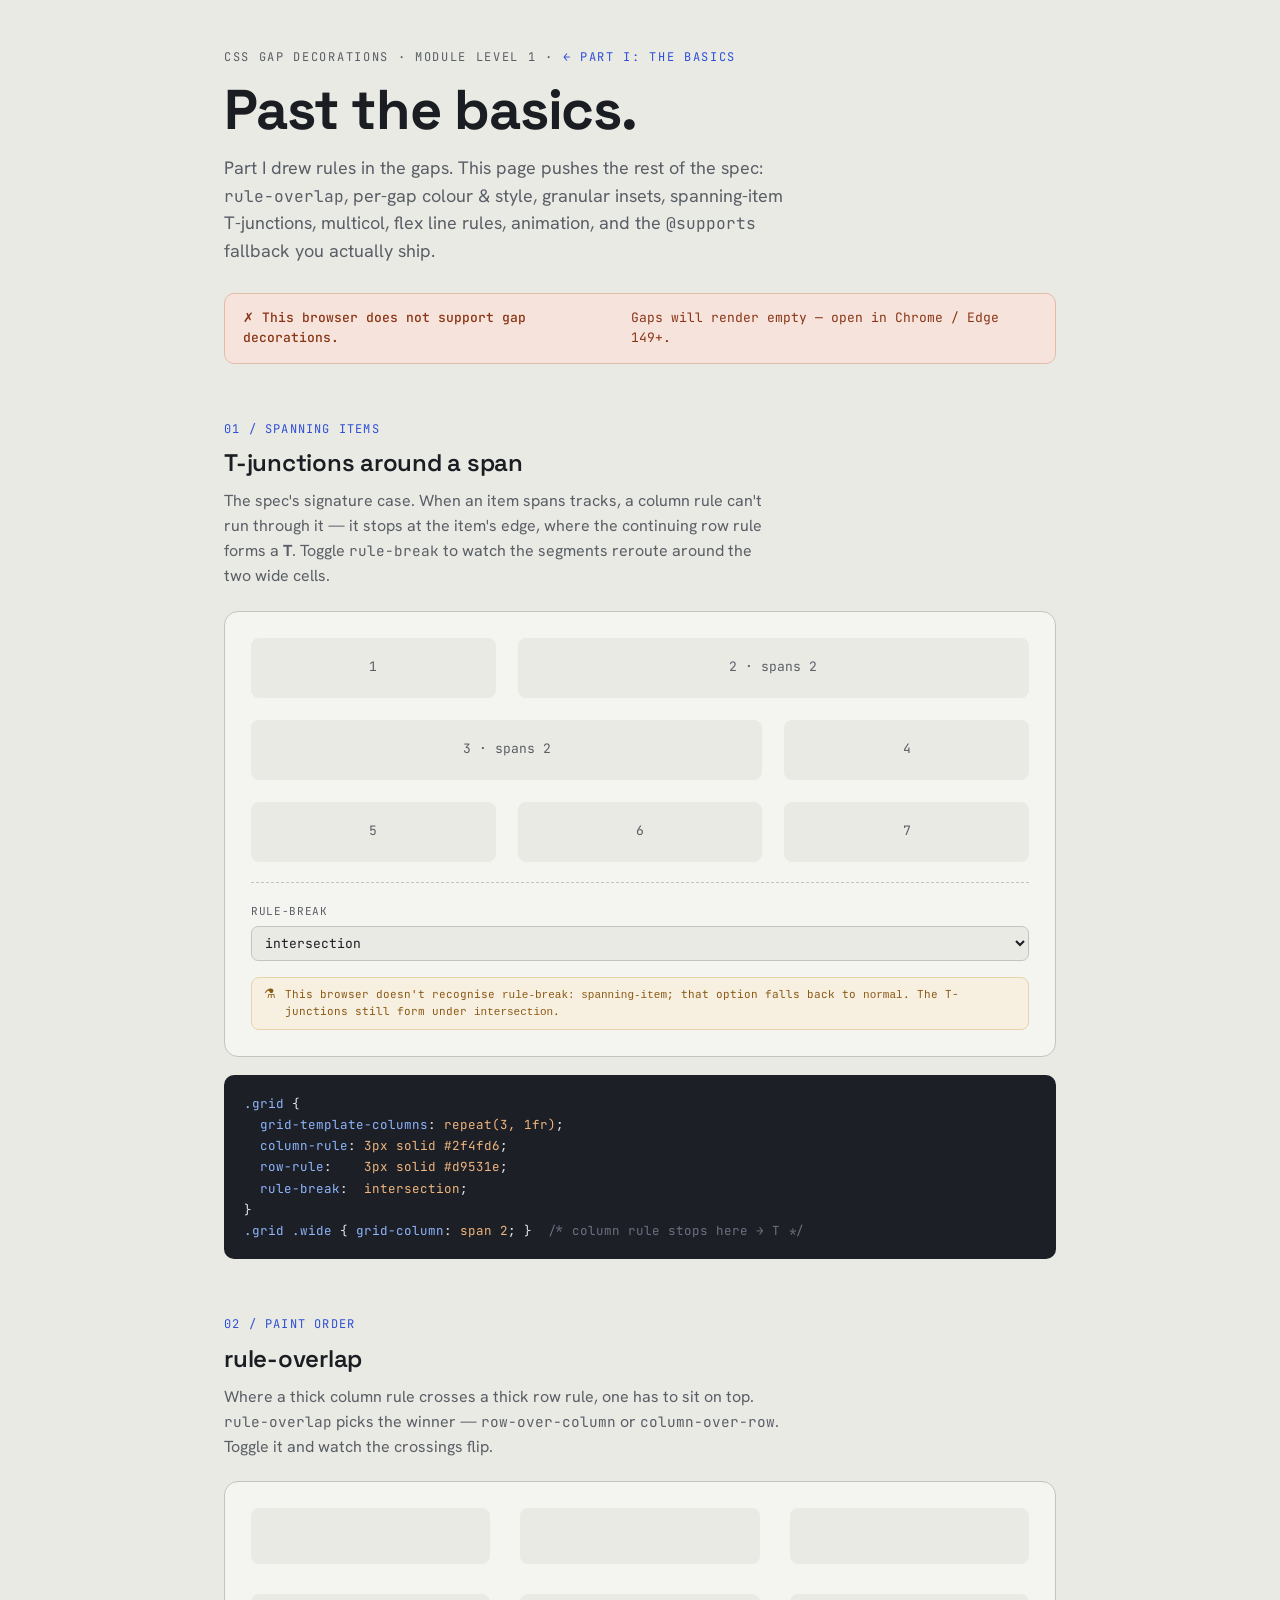
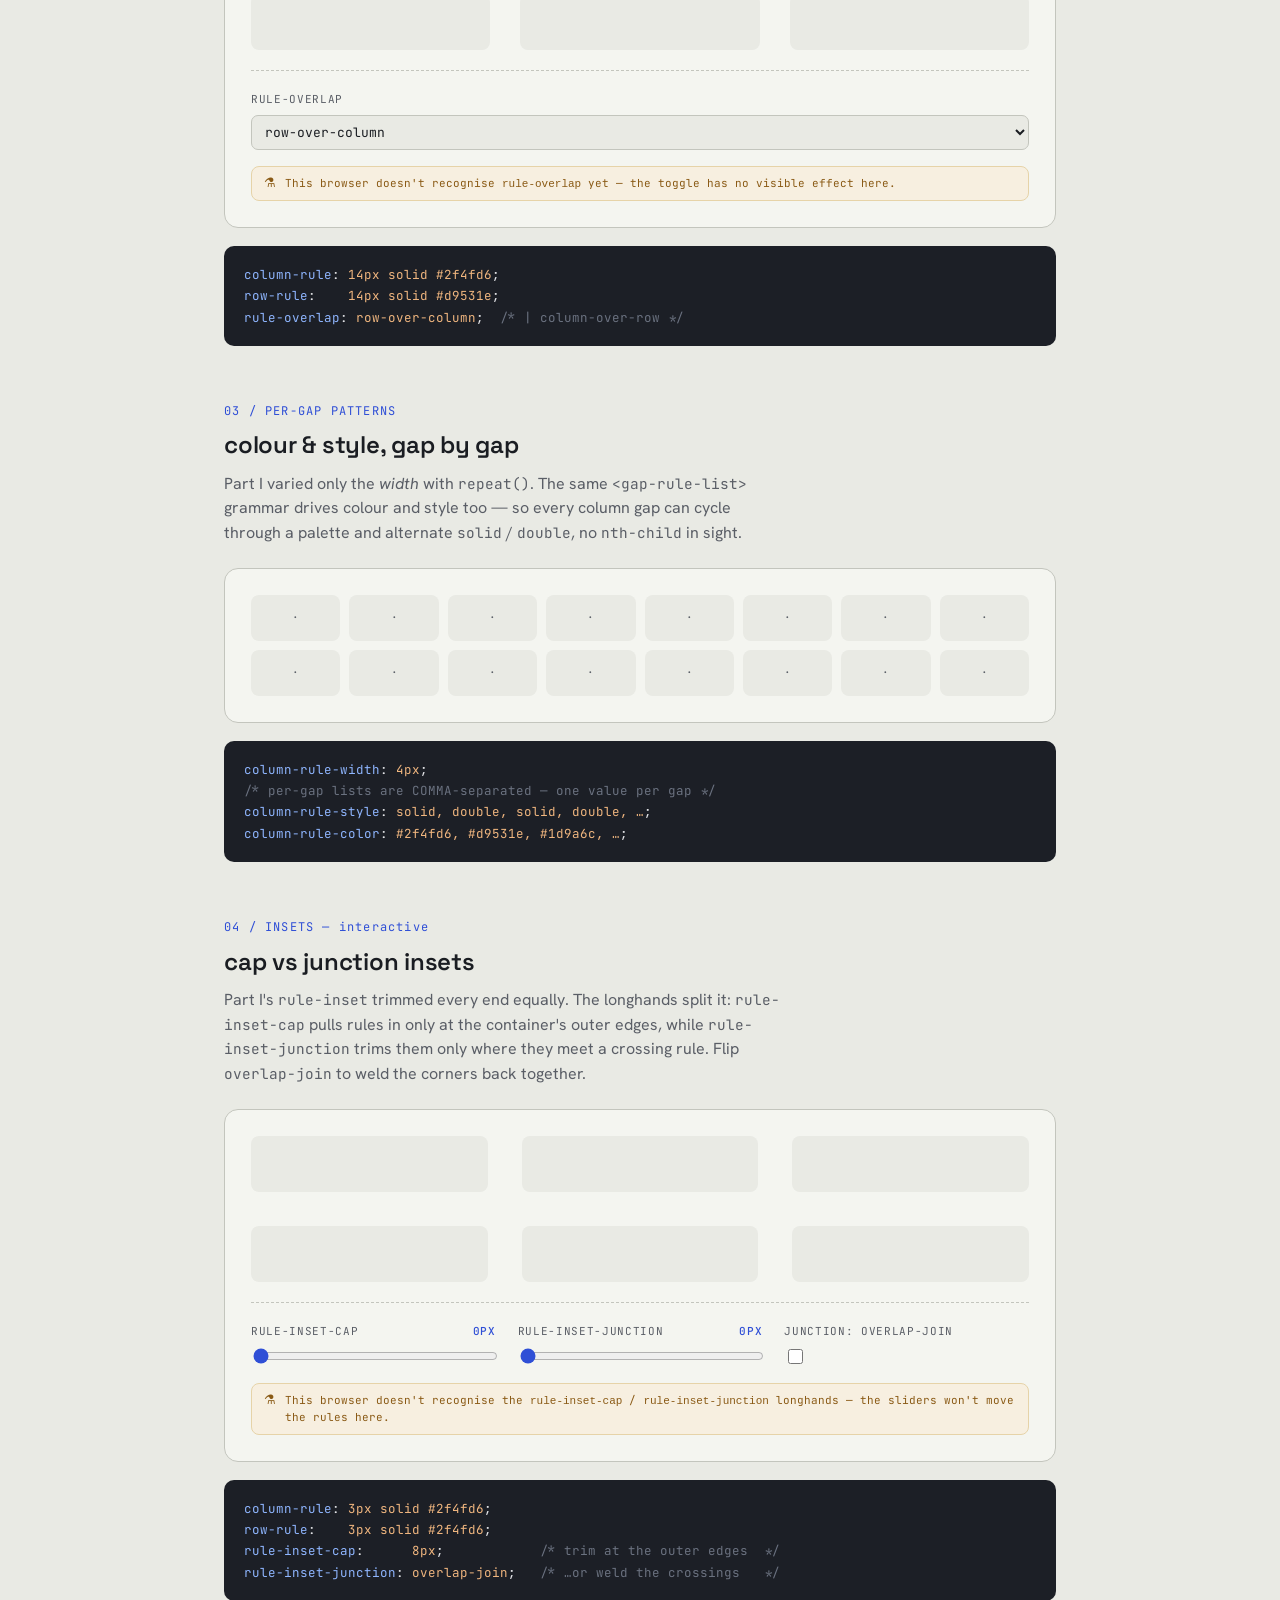
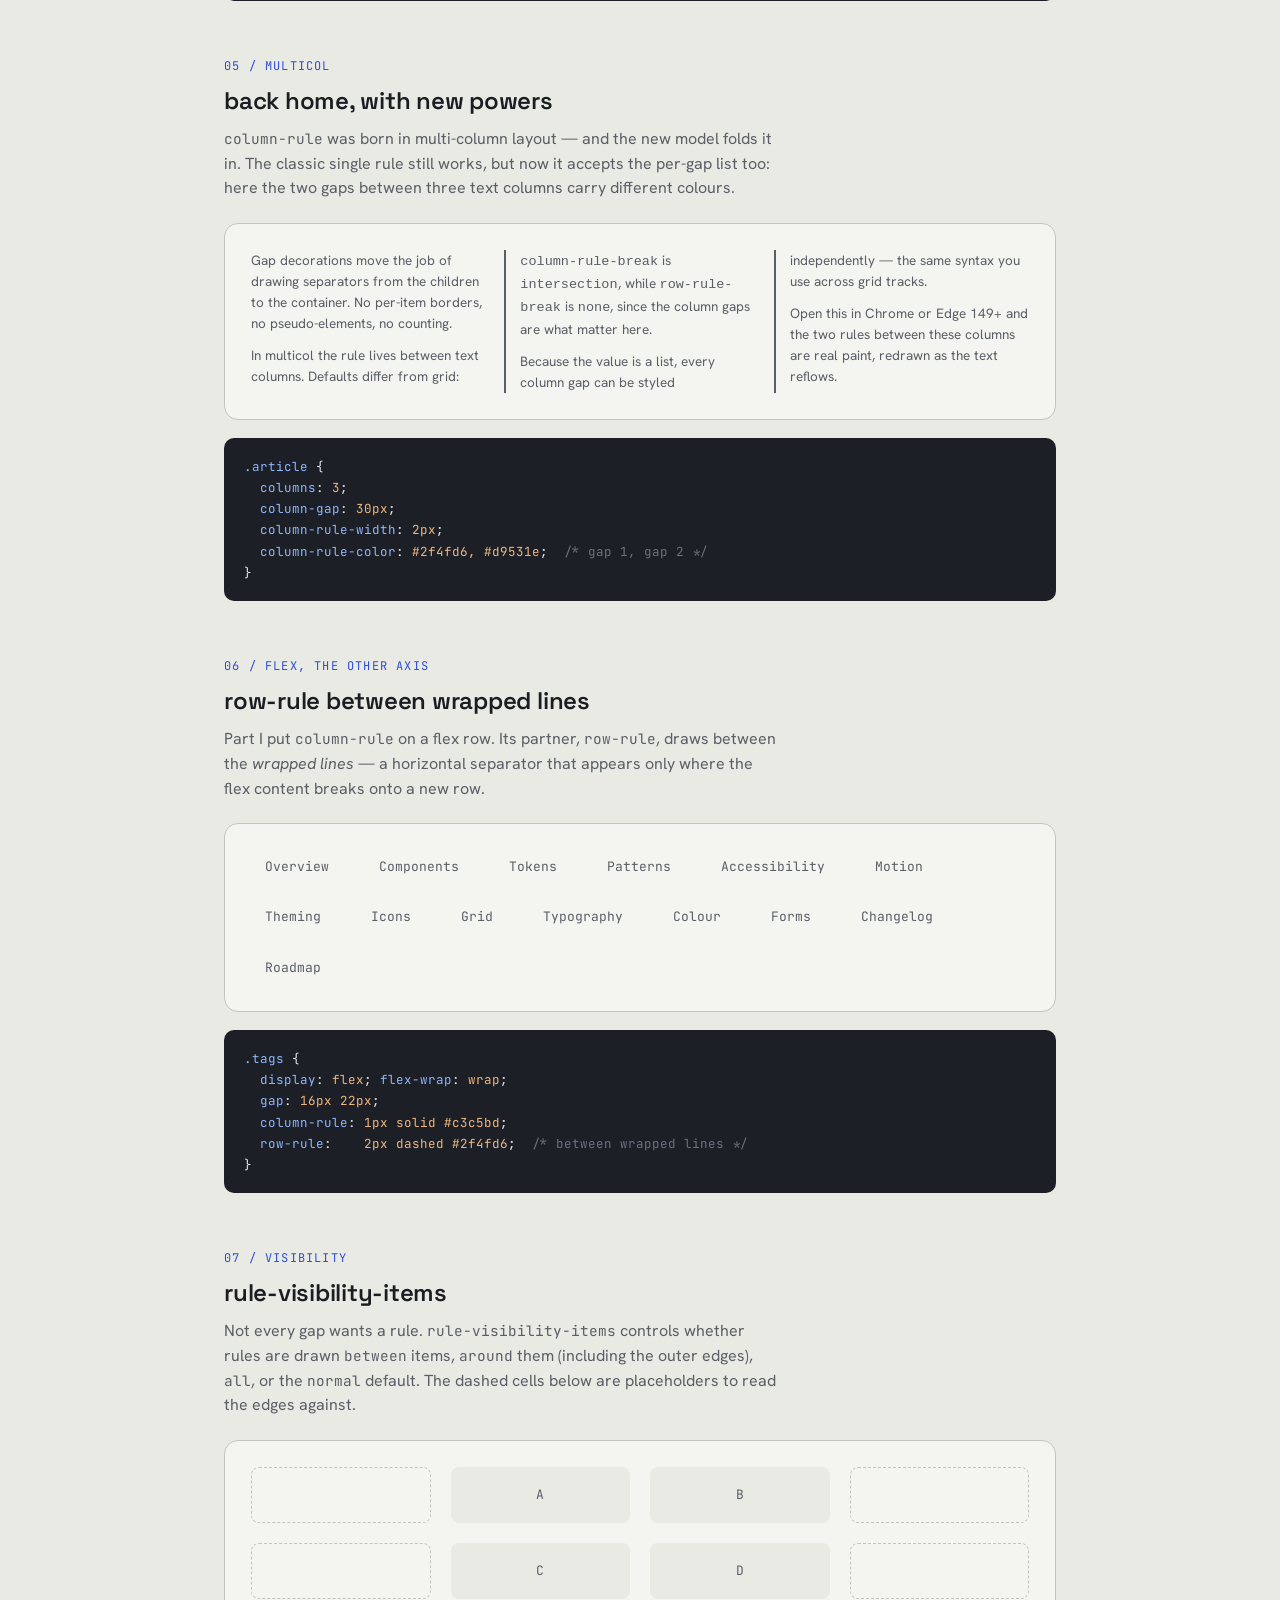
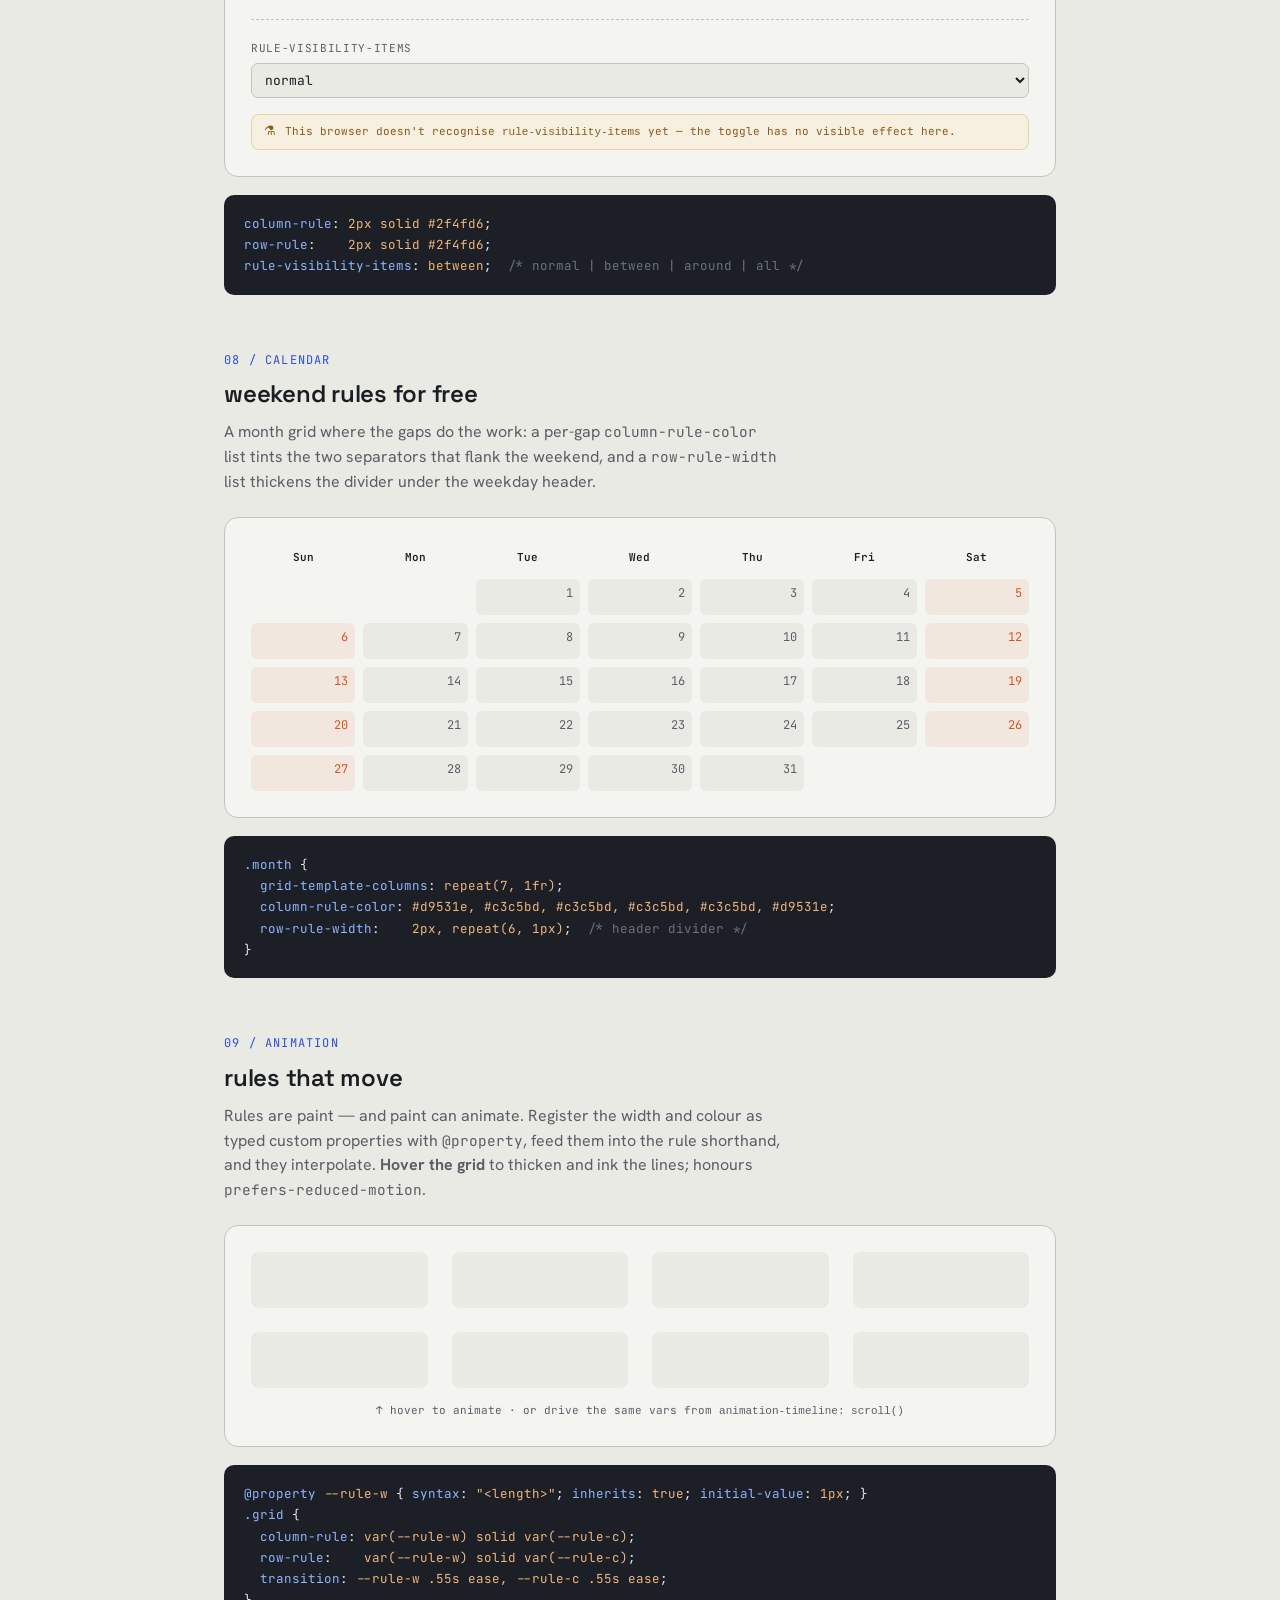
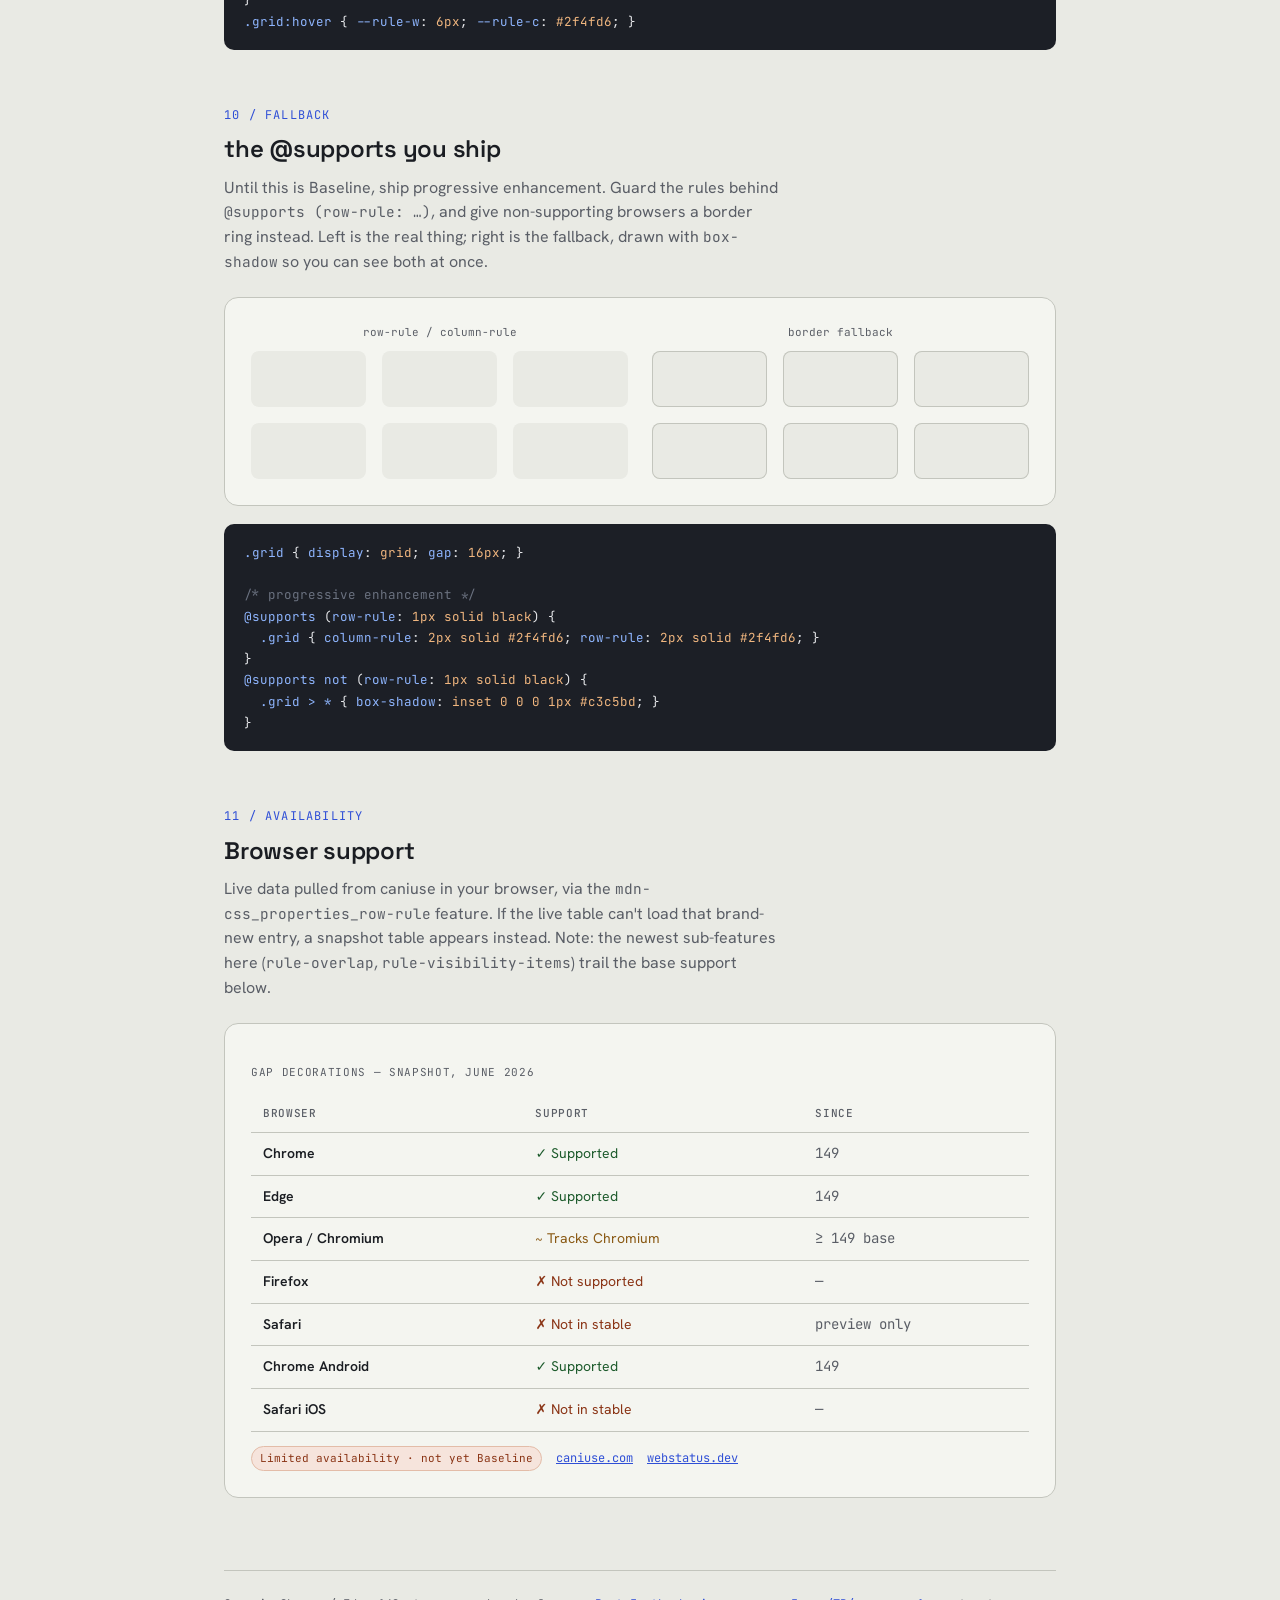
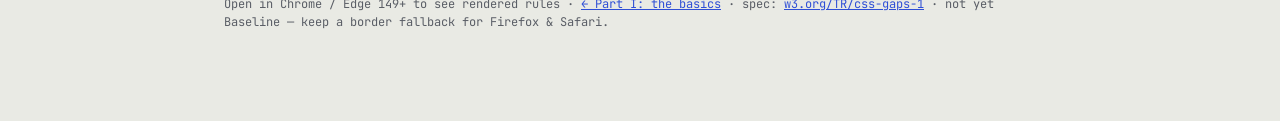
==== gap-decorations-advanced.html @ cbc54068 "Add gap-decorations Part II demo; make index a static list - gap-decorations-advanced.html: 11 speci" ====
<!DOCTYPE html>
<html lang="en">
<head>
<meta charset="UTF-8">
<meta name="viewport" content="width=device-width, initial-scale=1.0">
<title>CSS Gap Decorations II — spanning, paint order, patterns</title>
<link rel="preconnect" href="https://fonts.googleapis.com">
<link rel="preconnect" href="https://fonts.gstatic.com" crossorigin>
<link href="https://fonts.googleapis.com/css2?family=Space+Grotesk:wght@400;500;600;700&family=Hanken+Grotesk:wght@400;500;600&family=JetBrains+Mono:wght@400;500&display=swap" rel="stylesheet">
<style>
  :root {
    --paper:    #e9eae4;   /* drafting-paper ground            */
    --panel:    #f4f5f0;   /* raised specimen card             */
    --ink:      #1a1d22;   /* near-black text + structural ink */
    --ink-soft: #5a5e66;   /* secondary text                  */
    --line:     #c3c5bd;   /* hairline dividers               */
    --accent:   #2f4fd6;   /* the "live" rule colour          */
    --accent-2: #d9531e;   /* secondary rule colour           */
    --accent-3: #1d9a6c;   /* tertiary (patterns)             */
    --code-bg:  #1c1f26;
    --code-fg:  #e6e7ea;
  }

  * { box-sizing: border-box; }

  body {
    margin: 0;
    background: var(--paper);
    color: var(--ink);
    font-family: "Hanken Grotesk", system-ui, sans-serif;
    line-height: 1.55;
    -webkit-font-smoothing: antialiased;
  }

  .wrap { max-width: 880px; margin: 0 auto; padding: 48px 24px 96px; }

  /* ---------- masthead ---------- */
  header { margin-bottom: 8px; }
  .eyebrow {
    font-family: "JetBrains Mono", monospace;
    font-size: 12px; letter-spacing: 0.14em; text-transform: uppercase;
    color: var(--ink-soft); margin: 0 0 14px;
  }
  .eyebrow a { color: var(--accent); text-decoration: none; }
  h1 {
    font-family: "Space Grotesk", sans-serif;
    font-weight: 700; font-size: clamp(34px, 6vw, 56px);
    line-height: 1.02; letter-spacing: -0.02em; margin: 0 0 16px;
  }
  .lede { font-size: 18px; color: var(--ink-soft); max-width: 58ch; margin: 0; }

  /* ---------- support banner ---------- */
  .support {
    margin: 28px 0 0; padding: 14px 18px; border-radius: 10px;
    font-family: "JetBrains Mono", monospace; font-size: 13px;
    display: flex; gap: 10px; align-items: center;
  }
  .support.ok   { background: #e3efe4; color: #1d5b2c; border: 1px solid #b6d8bb; }
  .support.no   { background: #f6e4dc; color: #8a3415; border: 1px solid #e3bca8; }
  .support b { font-weight: 500; }

  /* ---------- section scaffolding ---------- */
  section { margin-top: 56px; }
  .num {
    font-family: "JetBrains Mono", monospace; font-size: 12px;
    letter-spacing: 0.1em; color: var(--accent); margin: 0 0 6px;
  }
  h2 {
    font-family: "Space Grotesk", sans-serif; font-weight: 600;
    font-size: 24px; letter-spacing: -0.01em; margin: 0 0 8px;
  }
  .desc { color: var(--ink-soft); margin: 0 0 22px; max-width: 62ch; }
  .desc code, .lede code { font-family: "JetBrains Mono", monospace; font-size: 0.9em; }

  .specimen {
    background: var(--panel); border: 1px solid var(--line);
    border-radius: 14px; padding: 26px;
  }

  /* item styling shared across demos */
  .cell {
    background: var(--paper);
    border-radius: 8px;
    display: flex; align-items: center; justify-content: center;
    font-family: "JetBrains Mono", monospace; font-size: 13px;
    color: var(--ink-soft); min-height: 56px;
  }

  /* ---------- controls (reused) ---------- */
  .controls {
    margin-top: 20px; padding-top: 20px; border-top: 1px dashed var(--line);
    display: grid; grid-template-columns: repeat(auto-fit, minmax(150px, 1fr));
    gap: 16px 22px;
  }
  .ctl { display: flex; flex-direction: column; gap: 6px; }
  .ctl label {
    font-family: "JetBrains Mono", monospace; font-size: 11px;
    letter-spacing: 0.06em; text-transform: uppercase; color: var(--ink-soft);
    display: flex; justify-content: space-between; align-items: center; gap: 8px;
  }
  .ctl label b { color: var(--accent); font-weight: 500; }
  input[type="range"] { width: 100%; accent-color: var(--accent); }
  input[type="checkbox"] { accent-color: var(--accent); width: 15px; height: 15px; }
  select {
    font-family: "JetBrains Mono", monospace; font-size: 13px;
    padding: 7px 9px; border: 1px solid var(--line); border-radius: 7px;
    background: var(--paper); color: var(--ink);
  }

  /* ---------- experimental note ---------- */
  .exp-note {
    font-family: "JetBrains Mono", monospace; font-size: 11px; line-height: 1.5;
    color: #8a5a15; background: #f7efe0; border: 1px solid #e6d3a8;
    border-radius: 8px; padding: 8px 12px; margin: 16px 0 0;
    display: flex; gap: 9px; align-items: flex-start;
  }
  .exp-note::before { content: "⚗"; font-size: 13px; line-height: 1.3; }

  /* ===== 01 — spanning items / T-junctions ===== */
  .demo-span {
    display: grid; grid-template-columns: repeat(3, 1fr);
    grid-auto-rows: 60px; gap: 22px;
    column-rule: 3px solid var(--accent);
    row-rule:    3px solid var(--accent-2);
    rule-break: var(--span-break, intersection);
  }
  .demo-span .wide { grid-column: span 2; }

  /* ===== 02 — rule-overlap (paint order) ===== */
  .demo-overlap {
    display: grid; grid-template-columns: repeat(3, 1fr);
    grid-template-rows: repeat(2, 56px); gap: 30px;
    column-rule: 14px solid var(--accent);
    row-rule:    14px solid var(--accent-2);
    rule-overlap: var(--overlap, row-over-column);
  }

  /* ===== 03 — per-gap colour & style ===== */
  .demo-pattern2 {
    display: grid; grid-template-columns: repeat(8, 1fr);
    grid-template-rows: repeat(2, 46px); gap: 9px;
    column-rule-width: 4px;
    /* per-gap lists are COMMA-separated — one value per column gap (7 gaps) */
    column-rule-style: solid, double, solid, double, solid, double, solid;
    column-rule-color: var(--accent), var(--accent-2), var(--accent-3),
                       var(--accent), var(--accent-2), var(--accent-3), var(--accent);
    row-rule: 2px solid var(--line);
  }
  .demo-pattern2 .cell { min-height: auto; font-size: 11px; }

  /* ===== 04 — granular insets + overlap-join ===== */
  .demo-inset2 {
    display: grid; grid-template-columns: repeat(3, 1fr);
    grid-template-rows: repeat(2, 56px); gap: 34px;
    column-rule: 3px solid var(--accent);
    row-rule:    3px solid var(--accent);
    rule-inset-cap:      var(--cap, 0px);
    rule-inset-junction: var(--junction-mode, var(--junction, 0px));
  }

  /* ===== 05 — multi-column ===== */
  .demo-multicol {
    columns: 3; column-gap: 30px; font-size: 13.5px; color: var(--ink-soft);
    column-rule-style: solid; column-rule-width: 2px;
    /* per-gap colour now works on multicol too — the two gaps differ */
    column-rule-color: var(--accent), var(--accent-2);
  }
  .demo-multicol p { margin: 0 0 11px; }
  .demo-multicol p:last-child { margin-bottom: 0; }

  /* ===== 06 — row-rule on a wrapping flex ===== */
  .demo-flexrow {
    display: flex; flex-wrap: wrap; gap: 16px 22px;
    column-rule: 1px solid var(--line);
    row-rule:    2px dashed var(--accent);
  }
  .demo-flexrow .cell { padding: 7px 14px; min-height: auto; background: transparent; }

  /* ===== 07 — rule-visibility-items ===== */
  .demo-vis {
    display: grid; grid-template-columns: repeat(4, 1fr);
    grid-template-rows: repeat(2, 56px); gap: 20px;
    column-rule: 2px solid var(--accent);
    row-rule:    2px solid var(--accent);
    rule-visibility-items: var(--vis, normal);
  }
  .demo-vis .ghost { background: transparent; border: 1px dashed var(--line); color: var(--line); }

  /* ===== 08 — calendar ===== */
  .demo-cal {
    display: grid; grid-template-columns: repeat(7, 1fr); gap: 8px;
    column-rule-style: solid; column-rule-width: 1px;
    /* accent the gaps that flank the weekend (after Sun, before Sat) */
    column-rule-color: var(--accent-2), var(--line), var(--line), var(--line), var(--line), var(--accent-2);
    row-rule-style: solid; row-rule-color: var(--line);
    row-rule-width: 2px, repeat(6, 1px);   /* divider under the weekday header */
  }
  .cal-cell {
    min-height: 36px; display: flex; align-items: flex-start; justify-content: flex-end;
    padding: 5px 7px; font-family: "JetBrains Mono", monospace; font-size: 12px;
    color: var(--ink-soft); background: var(--paper); border-radius: 6px;
  }
  .cal-h {
    justify-content: center; align-items: center; min-height: 22px;
    color: var(--ink); font-weight: 600; background: transparent;
    font-family: "JetBrains Mono", monospace; font-size: 11px;
  }
  .cal-cell.wknd  { background: #f1e7df; color: var(--accent-2); }
  .cal-cell.blank { background: transparent; }

  /* ===== 09 — animated rules ===== */
  @property --arule-w { syntax: "<length>"; inherits: true; initial-value: 1px; }
  @property --arule-c { syntax: "<color>";  inherits: true; initial-value: #c3c5bd; }
  .demo-anim {
    display: grid; grid-template-columns: repeat(4, 1fr);
    grid-template-rows: repeat(2, 56px); gap: 24px;
    --arule-w: 1px; --arule-c: var(--line);
    column-rule: var(--arule-w) solid var(--arule-c);
    row-rule:    var(--arule-w) solid var(--arule-c);
    transition: --arule-w .55s ease, --arule-c .55s ease;
  }
  .demo-anim:hover { --arule-w: 6px; --arule-c: var(--accent); }
  .demo-hint {
    font-family: "JetBrains Mono", monospace; font-size: 11px;
    color: var(--ink-soft); margin: 14px 0 0; text-align: center;
  }
  @media (prefers-reduced-motion: reduce) { .demo-anim { transition: none; } }

  /* ===== 10 — @supports fallback ===== */
  .pe-row { display: grid; grid-template-columns: 1fr 1fr; gap: 24px; }
  @media (max-width: 560px) { .pe-row { grid-template-columns: 1fr; } }
  .pe-cap {
    font-family: "JetBrains Mono", monospace; font-size: 11px;
    color: var(--ink-soft); margin: 0 0 10px; text-align: center;
  }
  .pe-grid {
    display: grid; grid-template-columns: repeat(3, 1fr);
    grid-template-rows: repeat(2, 56px); gap: 16px;
  }
  .pe-grid.live    { column-rule: 2px solid var(--accent); row-rule: 2px solid var(--accent); }
  .pe-grid.fallback .cell { box-shadow: inset 0 0 0 1px var(--line); }

  /* ---------- code blocks ---------- */
  pre {
    margin: 18px 0 0; background: var(--code-bg); color: var(--code-fg);
    border-radius: 10px; padding: 18px 20px; overflow-x: auto;
    font-family: "JetBrains Mono", monospace; font-size: 12.5px; line-height: 1.7;
  }
  pre .k { color: #8fb6ff; }  /* property */
  pre .v { color: #f0b67f; }  /* value    */
  pre .c { color: #6b7280; }  /* comment  */

  /* ---------- caniuse support ---------- */
  .ciu-embed { margin: 0 0 14px; }
  .ciu-note {
    font-family: "JetBrains Mono", monospace; font-size: 12px;
    color: var(--ink-soft); margin: 14px 0 0; display: flex;
    flex-wrap: wrap; gap: 6px 14px; align-items: center;
  }
  .ciu-note a { color: var(--accent); }
  .badge {
    font-family: "JetBrains Mono", monospace; font-size: 11px;
    padding: 3px 8px; border-radius: 999px; background: #f6e4dc;
    color: #8a3415; border: 1px solid #e3bca8;
  }
  .support-table { width: 100%; border-collapse: collapse; }
  .support-table caption {
    font-family: "JetBrains Mono", monospace; font-size: 11px;
    letter-spacing: 0.06em; text-transform: uppercase; color: var(--ink-soft);
    text-align: left; margin-bottom: 14px;
  }
  .support-table th, .support-table td {
    text-align: left; padding: 10px 12px; font-size: 14px;
    border-bottom: 1px solid var(--line);
  }
  .support-table th {
    font-family: "JetBrains Mono", monospace; font-size: 11px;
    letter-spacing: 0.06em; text-transform: uppercase; color: var(--ink-soft);
    font-weight: 500;
  }
  .support-table td:first-child { font-weight: 600; }
  .yes { color: #1d5b2c; } .no { color: #8a3415; } .partial { color: #8a5a15; }
  .since { font-family: "JetBrains Mono", monospace; font-size: 13px; color: var(--ink-soft); }

  footer {
    margin-top: 72px; padding-top: 24px; border-top: 1px solid var(--line);
    font-family: "JetBrains Mono", monospace; font-size: 12px; color: var(--ink-soft);
  }
  footer a { color: var(--accent); }
</style>
</head>
<body>
<div class="wrap">

  <header>
    <p class="eyebrow">CSS Gap Decorations · Module Level 1 · <a href="gap-decorations.html">← Part I: the basics</a></p>
    <h1>Past the basics.</h1>
    <p class="lede">
      Part I drew rules in the gaps. This page pushes the rest of the spec:
      <code>rule-overlap</code>, per-gap colour &amp; style, granular insets,
      spanning-item T-junctions, multicol, flex line rules, animation,
      and the <code>@supports</code> fallback you actually ship.
    </p>
    <div id="support" class="support"></div>
  </header>

  <!-- ============ 01 ============ -->
  <section>
    <p class="num">01 / SPANNING ITEMS</p>
    <h2>T-junctions around a span</h2>
    <p class="desc">
      The spec's signature case. When an item spans tracks, a column rule can't
      run through it — it stops at the item's edge, where the continuing row rule
      forms a <b>T</b>. Toggle <code>rule-break</code> to watch the segments
      reroute around the two wide cells.
    </p>

    <div class="specimen">
      <div class="demo-span" id="span-grid">
        <div class="cell">1</div>
        <div class="cell wide">2 · spans 2</div>
        <div class="cell wide">3 · spans 2</div>
        <div class="cell">4</div>
        <div class="cell">5</div>
        <div class="cell">6</div>
        <div class="cell">7</div>
      </div>

      <div class="controls">
        <div class="ctl">
          <label>rule-break</label>
          <select id="span-break-sel">
            <option value="intersection" selected>intersection</option>
            <option value="normal">normal</option>
            <option value="none">none</option>
            <option value="spanning-item">spanning-item (exp)</option>
          </select>
        </div>
      </div>

      <p class="exp-note" id="exp-span" hidden>
        <span>This browser doesn't recognise <code>rule-break: spanning-item</code>; that
        option falls back to <code>normal</code>. The T-junctions still form under
        <code>intersection</code>.</span>
      </p>
    </div>

<pre><span class="k">.grid</span> {
  <span class="k">grid-template-columns</span>: <span class="v">repeat(3, 1fr)</span>;
  <span class="k">column-rule</span>: <span class="v">3px solid #2f4fd6</span>;
  <span class="k">row-rule</span>:    <span class="v">3px solid #d9531e</span>;
  <span class="k">rule-break</span>:  <span class="v">intersection</span>;
}
<span class="k">.grid .wide</span> { <span class="k">grid-column</span>: <span class="v">span 2</span>; }  <span class="c">/* column rule stops here → T */</span></pre>
  </section>

  <!-- ============ 02 ============ -->
  <section>
    <p class="num">02 / PAINT ORDER</p>
    <h2>rule-overlap</h2>
    <p class="desc">
      Where a thick column rule crosses a thick row rule, one has to sit on top.
      <code>rule-overlap</code> picks the winner — <code>row-over-column</code> or
      <code>column-over-row</code>. Toggle it and watch the crossings flip.
    </p>

    <div class="specimen">
      <div class="demo-overlap" id="overlap-grid">
        <div class="cell"></div><div class="cell"></div><div class="cell"></div>
        <div class="cell"></div><div class="cell"></div><div class="cell"></div>
      </div>

      <div class="controls">
        <div class="ctl">
          <label>rule-overlap</label>
          <select id="overlap-sel">
            <option value="row-over-column" selected>row-over-column</option>
            <option value="column-over-row">column-over-row</option>
          </select>
        </div>
      </div>

      <p class="exp-note" id="exp-overlap" hidden>
        <span>This browser doesn't recognise <code>rule-overlap</code> yet — the
        toggle has no visible effect here.</span>
      </p>
    </div>

<pre><span class="k">column-rule</span>: <span class="v">14px solid #2f4fd6</span>;
<span class="k">row-rule</span>:    <span class="v">14px solid #d9531e</span>;
<span class="k">rule-overlap</span>: <span class="v">row-over-column</span>;  <span class="c">/* | column-over-row */</span></pre>
  </section>

  <!-- ============ 03 ============ -->
  <section>
    <p class="num">03 / PER-GAP PATTERNS</p>
    <h2>colour &amp; style, gap by gap</h2>
    <p class="desc">
      Part I varied only the <i>width</i> with <code>repeat()</code>. The same
      <code>&lt;gap-rule-list&gt;</code> grammar drives colour and style too — so
      every column gap can cycle through a palette and alternate
      <code>solid</code> / <code>double</code>, no <code>nth-child</code> in sight.
    </p>

    <div class="specimen">
      <div class="demo-pattern2">
        <div class="cell">·</div><div class="cell">·</div><div class="cell">·</div><div class="cell">·</div>
        <div class="cell">·</div><div class="cell">·</div><div class="cell">·</div><div class="cell">·</div>
        <div class="cell">·</div><div class="cell">·</div><div class="cell">·</div><div class="cell">·</div>
        <div class="cell">·</div><div class="cell">·</div><div class="cell">·</div><div class="cell">·</div>
      </div>
    </div>

<pre><span class="k">column-rule-width</span>: <span class="v">4px</span>;
<span class="c">/* per-gap lists are COMMA-separated — one value per gap */</span>
<span class="k">column-rule-style</span>: <span class="v">solid, double, solid, double, …</span>;
<span class="k">column-rule-color</span>: <span class="v">#2f4fd6, #d9531e, #1d9a6c, …</span>;</pre>
  </section>

  <!-- ============ 04 ============ -->
  <section>
    <p class="num">04 / INSETS — interactive</p>
    <h2>cap vs junction insets</h2>
    <p class="desc">
      Part I's <code>rule-inset</code> trimmed every end equally. The longhands
      split it: <code>rule-inset-cap</code> pulls rules in only at the
      container's outer edges, while <code>rule-inset-junction</code> trims them
      only where they meet a crossing rule. Flip <code>overlap-join</code> to weld
      the corners back together.
    </p>

    <div class="specimen">
      <div class="demo-inset2" id="inset2-grid">
        <div class="cell"></div><div class="cell"></div><div class="cell"></div>
        <div class="cell"></div><div class="cell"></div><div class="cell"></div>
      </div>

      <div class="controls">
        <div class="ctl">
          <label>rule-inset-cap <b id="cap-val">0px</b></label>
          <input type="range" id="cap-range" min="0" max="20" value="0">
        </div>
        <div class="ctl">
          <label>rule-inset-junction <b id="junction-val">0px</b></label>
          <input type="range" id="junction-range" min="0" max="20" value="0">
        </div>
        <div class="ctl">
          <label for="join-chk">junction: overlap-join</label>
          <input type="checkbox" id="join-chk">
        </div>
      </div>

      <p class="exp-note" id="exp-inset" hidden>
        <span>This browser doesn't recognise the
        <code>rule-inset-cap</code> / <code>rule-inset-junction</code> longhands —
        the sliders won't move the rules here.</span>
      </p>
    </div>

<pre><span class="k">column-rule</span>: <span class="v">3px solid #2f4fd6</span>;
<span class="k">row-rule</span>:    <span class="v">3px solid #2f4fd6</span>;
<span class="k">rule-inset-cap</span>:      <span class="v">8px</span>;            <span class="c">/* trim at the outer edges  */</span>
<span class="k">rule-inset-junction</span>: <span class="v">overlap-join</span>;   <span class="c">/* …or weld the crossings   */</span></pre>
  </section>

  <!-- ============ 05 ============ -->
  <section>
    <p class="num">05 / MULTICOL</p>
    <h2>back home, with new powers</h2>
    <p class="desc">
      <code>column-rule</code> was born in multi-column layout — and the new model
      folds it in. The classic single rule still works, but now it accepts the
      per-gap list too: here the two gaps between three text columns carry
      different colours.
    </p>

    <div class="specimen">
      <div class="demo-multicol">
        <p>Gap decorations move the job of drawing separators from the children to
        the container. No per-item borders, no pseudo-elements, no counting.</p>
        <p>In multicol the rule lives between text columns. Defaults differ from
        grid: <code>column-rule-break</code> is <code>intersection</code>, while
        <code>row-rule-break</code> is <code>none</code>, since the column gaps are
        what matter here.</p>
        <p>Because the value is a list, every column gap can be styled
        independently — the same syntax you use across grid tracks.</p>
        <p>Open this in Chrome or Edge 149+ and the two rules between these columns
        are real paint, redrawn as the text reflows.</p>
      </div>
    </div>

<pre><span class="k">.article</span> {
  <span class="k">columns</span>: <span class="v">3</span>;
  <span class="k">column-gap</span>: <span class="v">30px</span>;
  <span class="k">column-rule-width</span>: <span class="v">2px</span>;
  <span class="k">column-rule-color</span>: <span class="v">#2f4fd6, #d9531e</span>;  <span class="c">/* gap 1, gap 2 */</span>
}</pre>
  </section>

  <!-- ============ 06 ============ -->
  <section>
    <p class="num">06 / FLEX, THE OTHER AXIS</p>
    <h2>row-rule between wrapped lines</h2>
    <p class="desc">
      Part I put <code>column-rule</code> on a flex row. Its partner,
      <code>row-rule</code>, draws between the <i>wrapped lines</i> — a horizontal
      separator that appears only where the flex content breaks onto a new row.
    </p>

    <div class="specimen">
      <div class="demo-flexrow">
        <div class="cell">Overview</div><div class="cell">Components</div>
        <div class="cell">Tokens</div><div class="cell">Patterns</div>
        <div class="cell">Accessibility</div><div class="cell">Motion</div>
        <div class="cell">Theming</div><div class="cell">Icons</div>
        <div class="cell">Grid</div><div class="cell">Typography</div>
        <div class="cell">Colour</div><div class="cell">Forms</div>
        <div class="cell">Changelog</div><div class="cell">Roadmap</div>
      </div>
    </div>

<pre><span class="k">.tags</span> {
  <span class="k">display</span>: <span class="v">flex</span>; <span class="k">flex-wrap</span>: <span class="v">wrap</span>;
  <span class="k">gap</span>: <span class="v">16px 22px</span>;
  <span class="k">column-rule</span>: <span class="v">1px solid #c3c5bd</span>;
  <span class="k">row-rule</span>:    <span class="v">2px dashed #2f4fd6</span>;  <span class="c">/* between wrapped lines */</span>
}</pre>
  </section>

  <!-- ============ 07 ============ -->
  <section>
    <p class="num">07 / VISIBILITY</p>
    <h2>rule-visibility-items</h2>
    <p class="desc">
      Not every gap wants a rule. <code>rule-visibility-items</code> controls
      whether rules are drawn <code>between</code> items, <code>around</code> them
      (including the outer edges), <code>all</code>, or the <code>normal</code>
      default. The dashed cells below are placeholders to read the edges against.
    </p>

    <div class="specimen">
      <div class="demo-vis" id="vis-grid">
        <div class="cell ghost"></div><div class="cell">A</div><div class="cell">B</div><div class="cell ghost"></div>
        <div class="cell ghost"></div><div class="cell">C</div><div class="cell">D</div><div class="cell ghost"></div>
      </div>

      <div class="controls">
        <div class="ctl">
          <label>rule-visibility-items</label>
          <select id="vis-sel">
            <option value="normal" selected>normal</option>
            <option value="between">between</option>
            <option value="around">around</option>
            <option value="all">all</option>
          </select>
        </div>
      </div>

      <p class="exp-note" id="exp-vis" hidden>
        <span>This browser doesn't recognise <code>rule-visibility-items</code> yet —
        the toggle has no visible effect here.</span>
      </p>
    </div>

<pre><span class="k">column-rule</span>: <span class="v">2px solid #2f4fd6</span>;
<span class="k">row-rule</span>:    <span class="v">2px solid #2f4fd6</span>;
<span class="k">rule-visibility-items</span>: <span class="v">between</span>;  <span class="c">/* normal | between | around | all */</span></pre>
  </section>

  <!-- ============ 08 ============ -->
  <section>
    <p class="num">08 / CALENDAR</p>
    <h2>weekend rules for free</h2>
    <p class="desc">
      A month grid where the gaps do the work: a per-gap <code>column-rule-color</code>
      list tints the two separators that flank the weekend, and a
      <code>row-rule-width</code> list thickens the divider under the weekday header.
    </p>

    <div class="specimen">
      <div class="demo-cal" id="cal-grid">
        <div class="cal-cell cal-h">Sun</div><div class="cal-cell cal-h">Mon</div>
        <div class="cal-cell cal-h">Tue</div><div class="cal-cell cal-h">Wed</div>
        <div class="cal-cell cal-h">Thu</div><div class="cal-cell cal-h">Fri</div>
        <div class="cal-cell cal-h">Sat</div>
        <!-- day cells injected by script -->
      </div>
    </div>

<pre><span class="k">.month</span> {
  <span class="k">grid-template-columns</span>: <span class="v">repeat(7, 1fr)</span>;
  <span class="k">column-rule-color</span>: <span class="v">#d9531e, #c3c5bd, #c3c5bd, #c3c5bd, #c3c5bd, #d9531e</span>;
  <span class="k">row-rule-width</span>:    <span class="v">2px, repeat(6, 1px)</span>;  <span class="c">/* header divider */</span>
}</pre>
  </section>

  <!-- ============ 09 ============ -->
  <section>
    <p class="num">09 / ANIMATION</p>
    <h2>rules that move</h2>
    <p class="desc">
      Rules are paint — and paint can animate. Register the width and colour as
      typed custom properties with <code>@property</code>, feed them into the rule
      shorthand, and they interpolate. <b>Hover the grid</b> to thicken and ink the
      lines; honours <code>prefers-reduced-motion</code>.
    </p>

    <div class="specimen">
      <div class="demo-anim">
        <div class="cell"></div><div class="cell"></div><div class="cell"></div><div class="cell"></div>
        <div class="cell"></div><div class="cell"></div><div class="cell"></div><div class="cell"></div>
      </div>
      <p class="demo-hint">↑ hover to animate · or drive the same vars from <code>animation-timeline: scroll()</code></p>
    </div>

<pre><span class="k">@property</span> <span class="v">--rule-w</span> { <span class="k">syntax</span>: <span class="v">"&lt;length&gt;"</span>; <span class="k">inherits</span>: <span class="v">true</span>; <span class="k">initial-value</span>: <span class="v">1px</span>; }
<span class="k">.grid</span> {
  <span class="k">column-rule</span>: <span class="v">var(--rule-w) solid var(--rule-c)</span>;
  <span class="k">row-rule</span>:    <span class="v">var(--rule-w) solid var(--rule-c)</span>;
  <span class="k">transition</span>: <span class="v">--rule-w .55s ease, --rule-c .55s ease</span>;
}
<span class="k">.grid:hover</span> { <span class="k">--rule-w</span>: <span class="v">6px</span>; <span class="k">--rule-c</span>: <span class="v">#2f4fd6</span>; }</pre>
  </section>

  <!-- ============ 10 ============ -->
  <section>
    <p class="num">10 / FALLBACK</p>
    <h2>the @supports you ship</h2>
    <p class="desc">
      Until this is Baseline, ship progressive enhancement. Guard the rules behind
      <code>@supports (row-rule: …)</code>, and give non-supporting browsers a
      border ring instead. Left is the real thing; right is the fallback, drawn
      with <code>box-shadow</code> so you can see both at once.
    </p>

    <div class="specimen">
      <div class="pe-row">
        <div>
          <p class="pe-cap">row-rule / column-rule</p>
          <div class="pe-grid live">
            <div class="cell"></div><div class="cell"></div><div class="cell"></div>
            <div class="cell"></div><div class="cell"></div><div class="cell"></div>
          </div>
        </div>
        <div>
          <p class="pe-cap">border fallback</p>
          <div class="pe-grid fallback">
            <div class="cell"></div><div class="cell"></div><div class="cell"></div>
            <div class="cell"></div><div class="cell"></div><div class="cell"></div>
          </div>
        </div>
      </div>
    </div>

<pre><span class="k">.grid</span> { <span class="k">display</span>: <span class="v">grid</span>; <span class="k">gap</span>: <span class="v">16px</span>; }

<span class="c">/* progressive enhancement */</span>
<span class="k">@supports</span> (<span class="k">row-rule</span>: <span class="v">1px solid black</span>) {
  <span class="k">.grid</span> { <span class="k">column-rule</span>: <span class="v">2px solid #2f4fd6</span>; <span class="k">row-rule</span>: <span class="v">2px solid #2f4fd6</span>; }
}
<span class="k">@supports not</span> (<span class="k">row-rule</span>: <span class="v">1px solid black</span>) {
  <span class="k">.grid > *</span> { <span class="k">box-shadow</span>: <span class="v">inset 0 0 0 1px #c3c5bd</span>; }
}</pre>
  </section>

  <!-- ============ 11 ============ -->
  <section id="support-section">
    <p class="num">11 / AVAILABILITY</p>
    <h2>Browser support</h2>
    <p class="desc">
      Live data pulled from caniuse in your browser, via the
      <code>mdn-css_properties_row-rule</code> feature. If the live table can't
      load that brand-new entry, a snapshot table appears instead. Note: the
      newest sub-features here (<code>rule-overlap</code>,
      <code>rule-visibility-items</code>) trail the base support below.
    </p>

    <div class="specimen">
      <p class="ciu-embed"
         data-feature="mdn-css_properties_row-rule"
         data-past="2" data-future="1" data-theme="light"></p>

      <div id="ciu-fallback" hidden>
        <table class="support-table">
          <caption>Gap decorations — snapshot, June 2026</caption>
          <thead>
            <tr><th>Browser</th><th>Support</th><th>Since</th></tr>
          </thead>
          <tbody>
            <tr><td>Chrome</td>        <td class="yes">✓ Supported</td>     <td class="since">149</td></tr>
            <tr><td>Edge</td>          <td class="yes">✓ Supported</td>     <td class="since">149</td></tr>
            <tr><td>Opera / Chromium</td><td class="partial">~ Tracks Chromium</td><td class="since">≥ 149 base</td></tr>
            <tr><td>Firefox</td>       <td class="no">✗ Not supported</td>  <td class="since">—</td></tr>
            <tr><td>Safari</td>        <td class="no">✗ Not in stable</td>  <td class="since">preview only</td></tr>
            <tr><td>Chrome Android</td><td class="yes">✓ Supported</td>     <td class="since">149</td></tr>
            <tr><td>Safari iOS</td>    <td class="no">✗ Not in stable</td>  <td class="since">—</td></tr>
          </tbody>
        </table>
      </div>

      <p class="ciu-note">
        <span class="badge">Limited availability · not yet Baseline</span>
        <a href="https://caniuse.com/mdn-css_properties_row-rule">caniuse.com</a>
        <a href="https://webstatus.dev/features/gap-decorations">webstatus.dev</a>
      </p>
    </div>
  </section>

  <footer>
    Open in Chrome / Edge 149+ to see rendered rules ·
    <a href="gap-decorations.html">← Part I: the basics</a> · spec:
    <a href="https://www.w3.org/TR/css-gaps-1/">w3.org/TR/css-gaps-1</a> ·
    not yet Baseline — keep a border fallback for Firefox &amp; Safari.
  </footer>

</div>

<script>
  // ---- browser-support detection ----
  const banner = document.getElementById('support');
  const supported = CSS.supports('row-rule', '1px solid black');
  if (supported) {
    banner.className = 'support ok';
    banner.innerHTML = '<b>✓ Your browser supports gap decorations.</b> The rules below are real, not images.';
  } else {
    banner.className = 'support no';
    banner.innerHTML = '<b>✗ This browser does not support gap decorations.</b> Gaps will render empty — open in Chrome / Edge 149+.';
  }

  // ---- control helpers ----
  const rangeBind = (rangeId, labelId, target, prop, suffix) => {
    const r = document.getElementById(rangeId);
    const out = document.getElementById(labelId);
    const apply = () => {
      const v = r.value + (suffix || '');
      target.style.setProperty(prop, v);
      if (out) out.textContent = v;
    };
    r.addEventListener('input', apply);
    apply();
  };
  const selBind = (selId, target, prop) => {
    const s = document.getElementById(selId);
    const apply = () => target.style.setProperty(prop, s.value);
    s.addEventListener('change', apply);
    apply();
  };

  // 01 — spanning items
  selBind('span-break-sel', document.getElementById('span-grid'), '--span-break');

  // 02 — rule-overlap
  selBind('overlap-sel', document.getElementById('overlap-grid'), '--overlap');

  // 04 — cap / junction insets + overlap-join
  const inset2 = document.getElementById('inset2-grid');
  rangeBind('cap-range', 'cap-val', inset2, '--cap', 'px');
  rangeBind('junction-range', 'junction-val', inset2, '--junction', 'px');
  const joinChk = document.getElementById('join-chk');
  joinChk.addEventListener('change', () => {
    if (joinChk.checked) inset2.style.setProperty('--junction-mode', 'overlap-join');
    else inset2.style.removeProperty('--junction-mode');
  });

  // 07 — rule-visibility-items
  selBind('vis-sel', document.getElementById('vis-grid'), '--vis');

  // 08 — calendar days
  (function buildCalendar() {
    const cal = document.getElementById('cal-grid');
    const lead = 2, days = 31;            // a generic month starting on Tuesday
    for (let i = 0; i < lead; i++) {
      const b = document.createElement('div');
      b.className = 'cal-cell blank';
      cal.appendChild(b);
    }
    for (let d = 1; d <= days; d++) {
      const c = document.createElement('div');
      c.className = 'cal-cell';
      const col = (lead + d - 1) % 7;     // 0 = Sun … 6 = Sat
      if (col === 0 || col === 6) c.classList.add('wknd');
      c.textContent = d;
      cal.appendChild(c);
    }
  })();

  // ---- experimental sub-feature notices ----
  const flag = (id, ok) => { if (!ok) document.getElementById(id).hidden = false; };
  flag('exp-span',    CSS.supports('column-rule-break', 'spanning-item'));
  flag('exp-overlap', CSS.supports('rule-overlap', 'row-over-column'));
  flag('exp-inset',   CSS.supports('rule-inset-cap', '4px'));
  flag('exp-vis',     CSS.supports('rule-visibility-items', 'between'));

  // ---- caniuse widgets + graceful fallback ----
  (function loadCaniuse() {
    const s = document.createElement('script');
    s.type = 'module';
    s.src = 'https://caniuse-embed.vercel.app/embed.js';
    s.onerror = revealFallback;
    document.body.appendChild(s);

    function revealFallback() {
      document.getElementById('ciu-fallback').hidden = false;
    }
    setTimeout(() => {
      const rendered = document.querySelector('.ciu-embed iframe');
      if (!rendered) revealFallback();
    }, 3500);
  })();
</script>
</body>
</html>
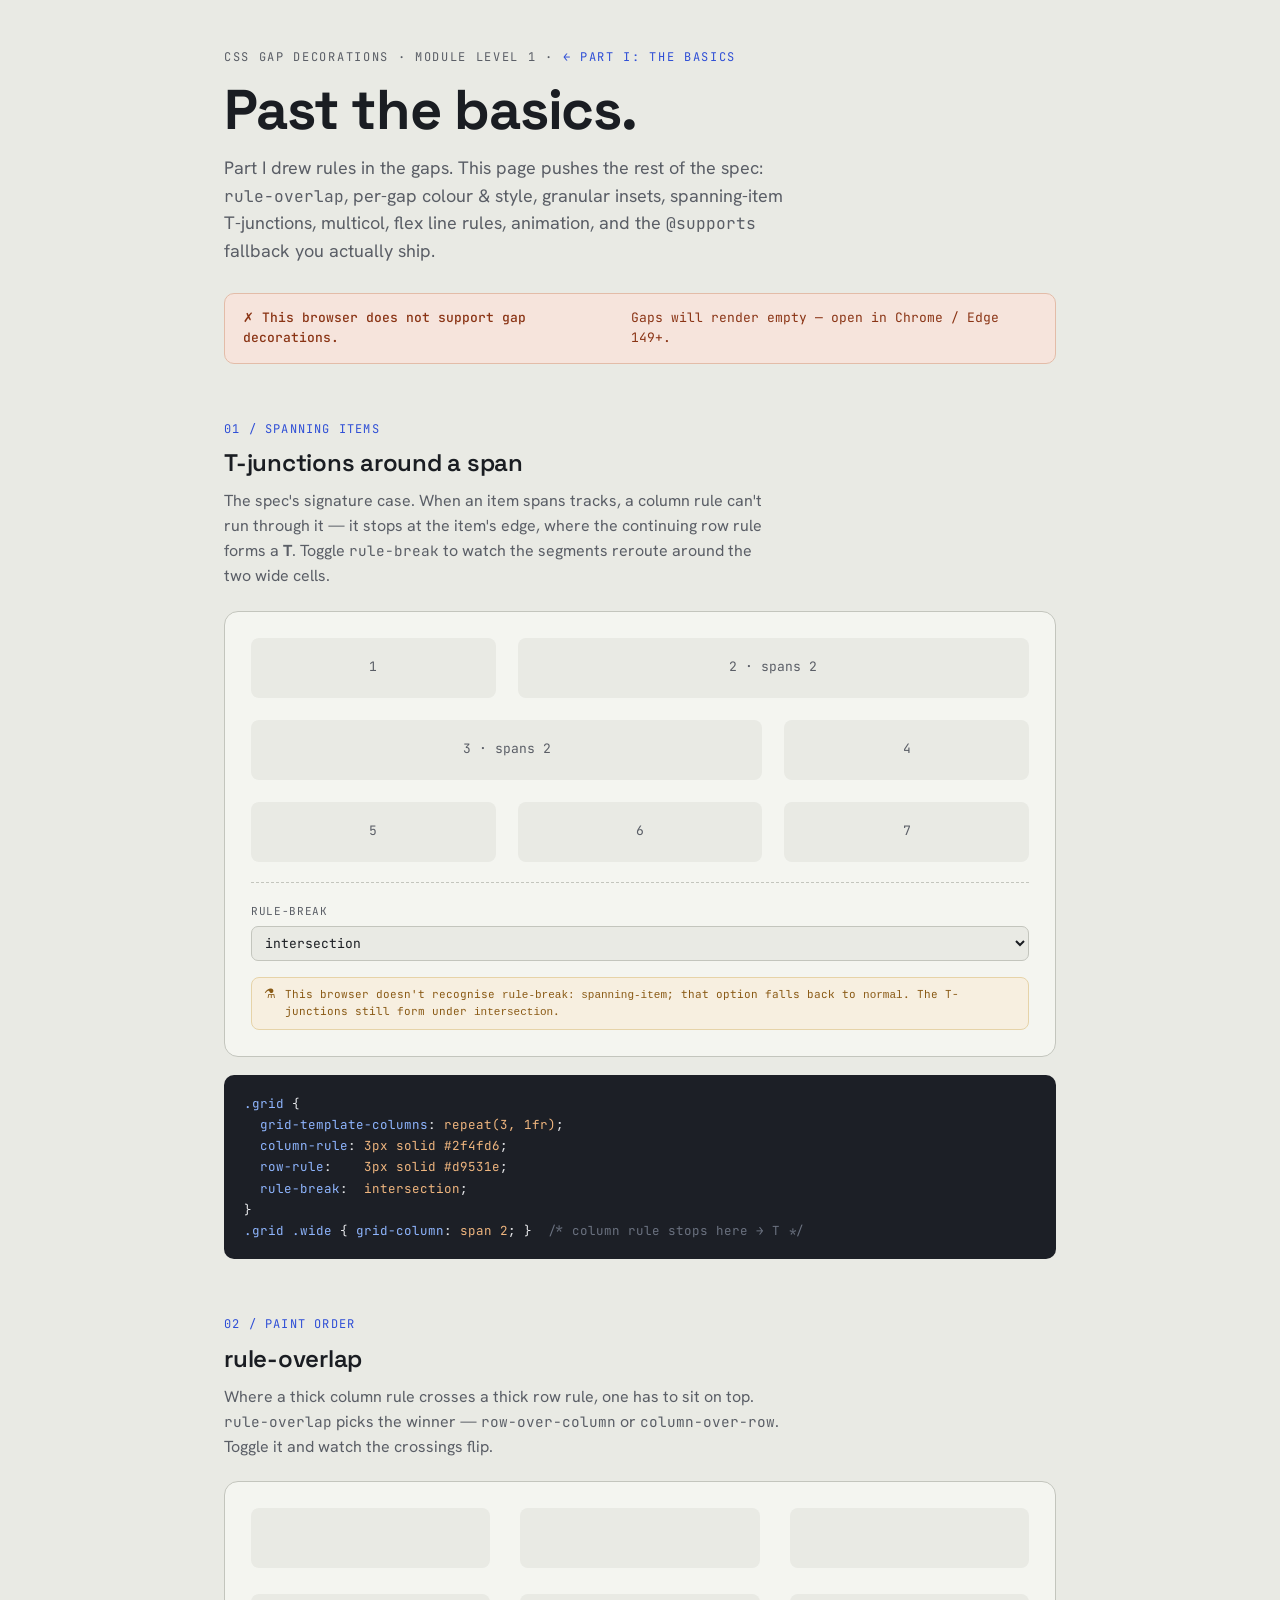
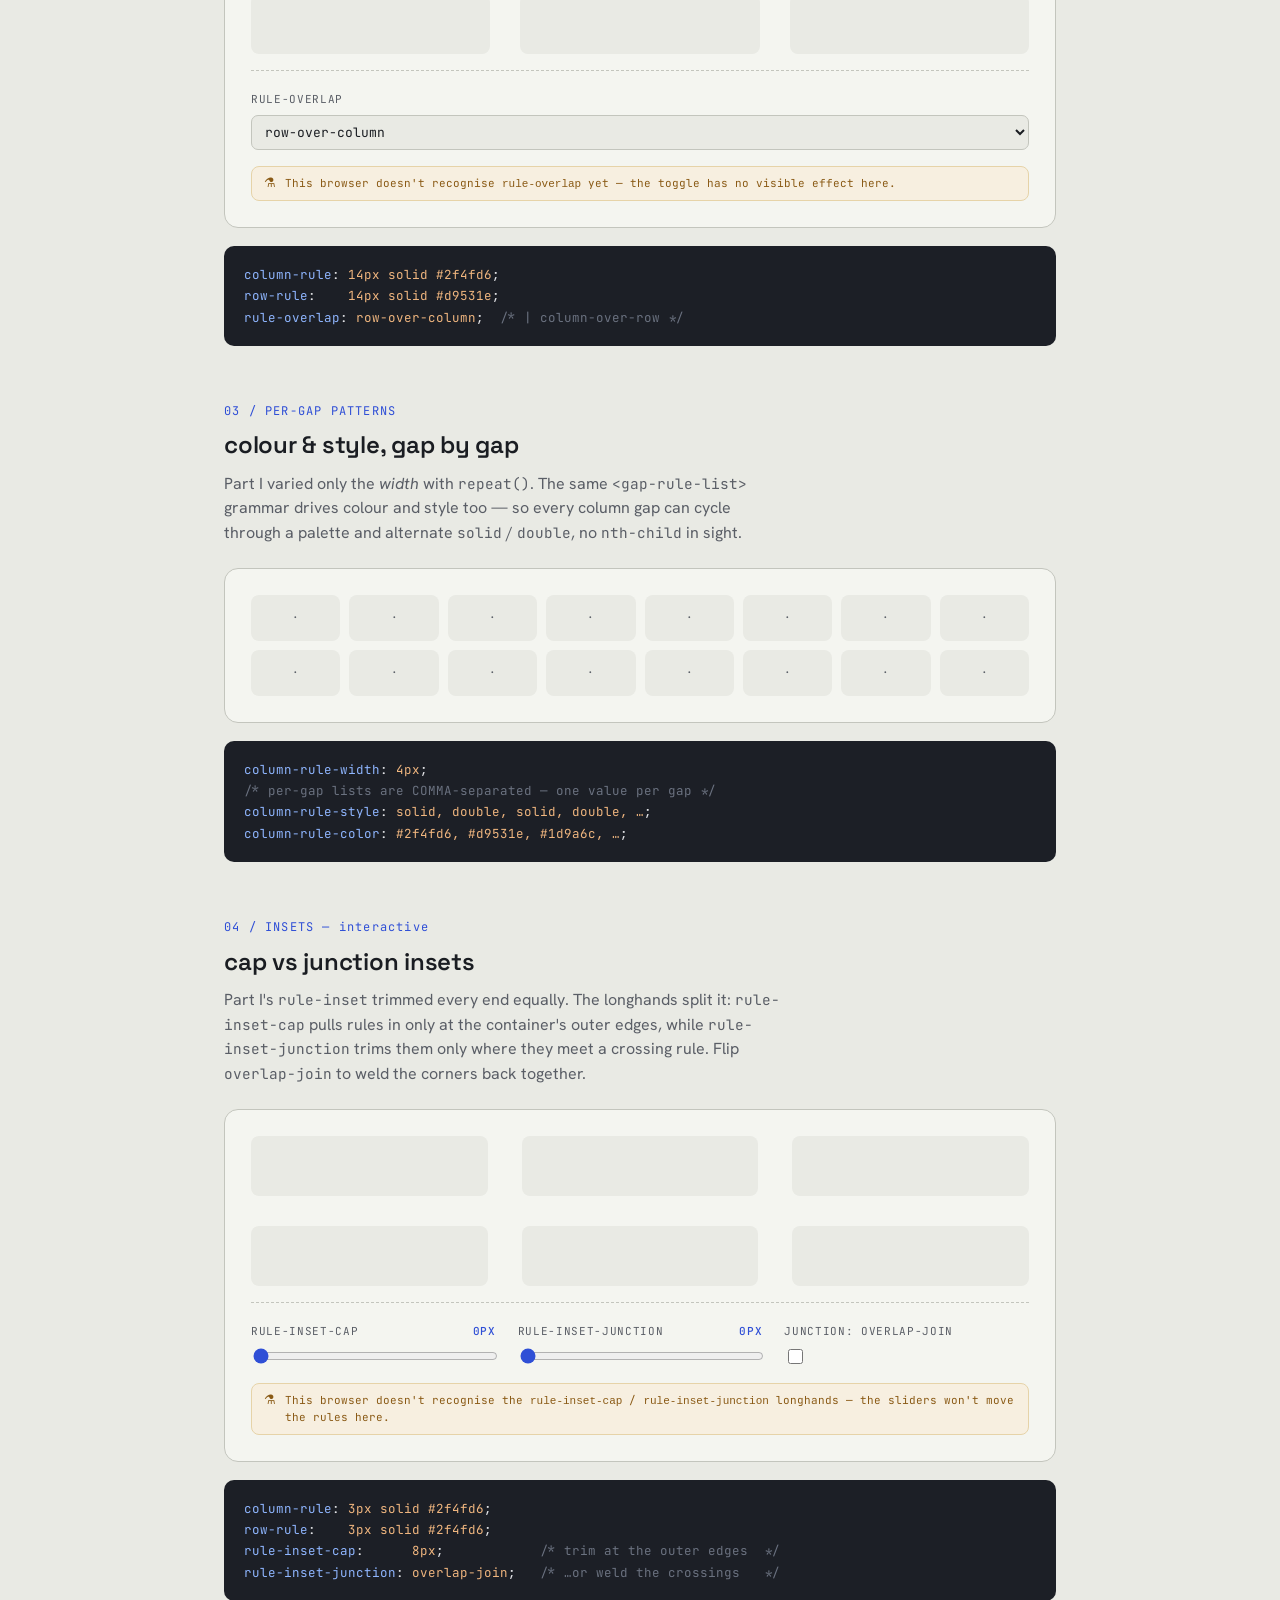
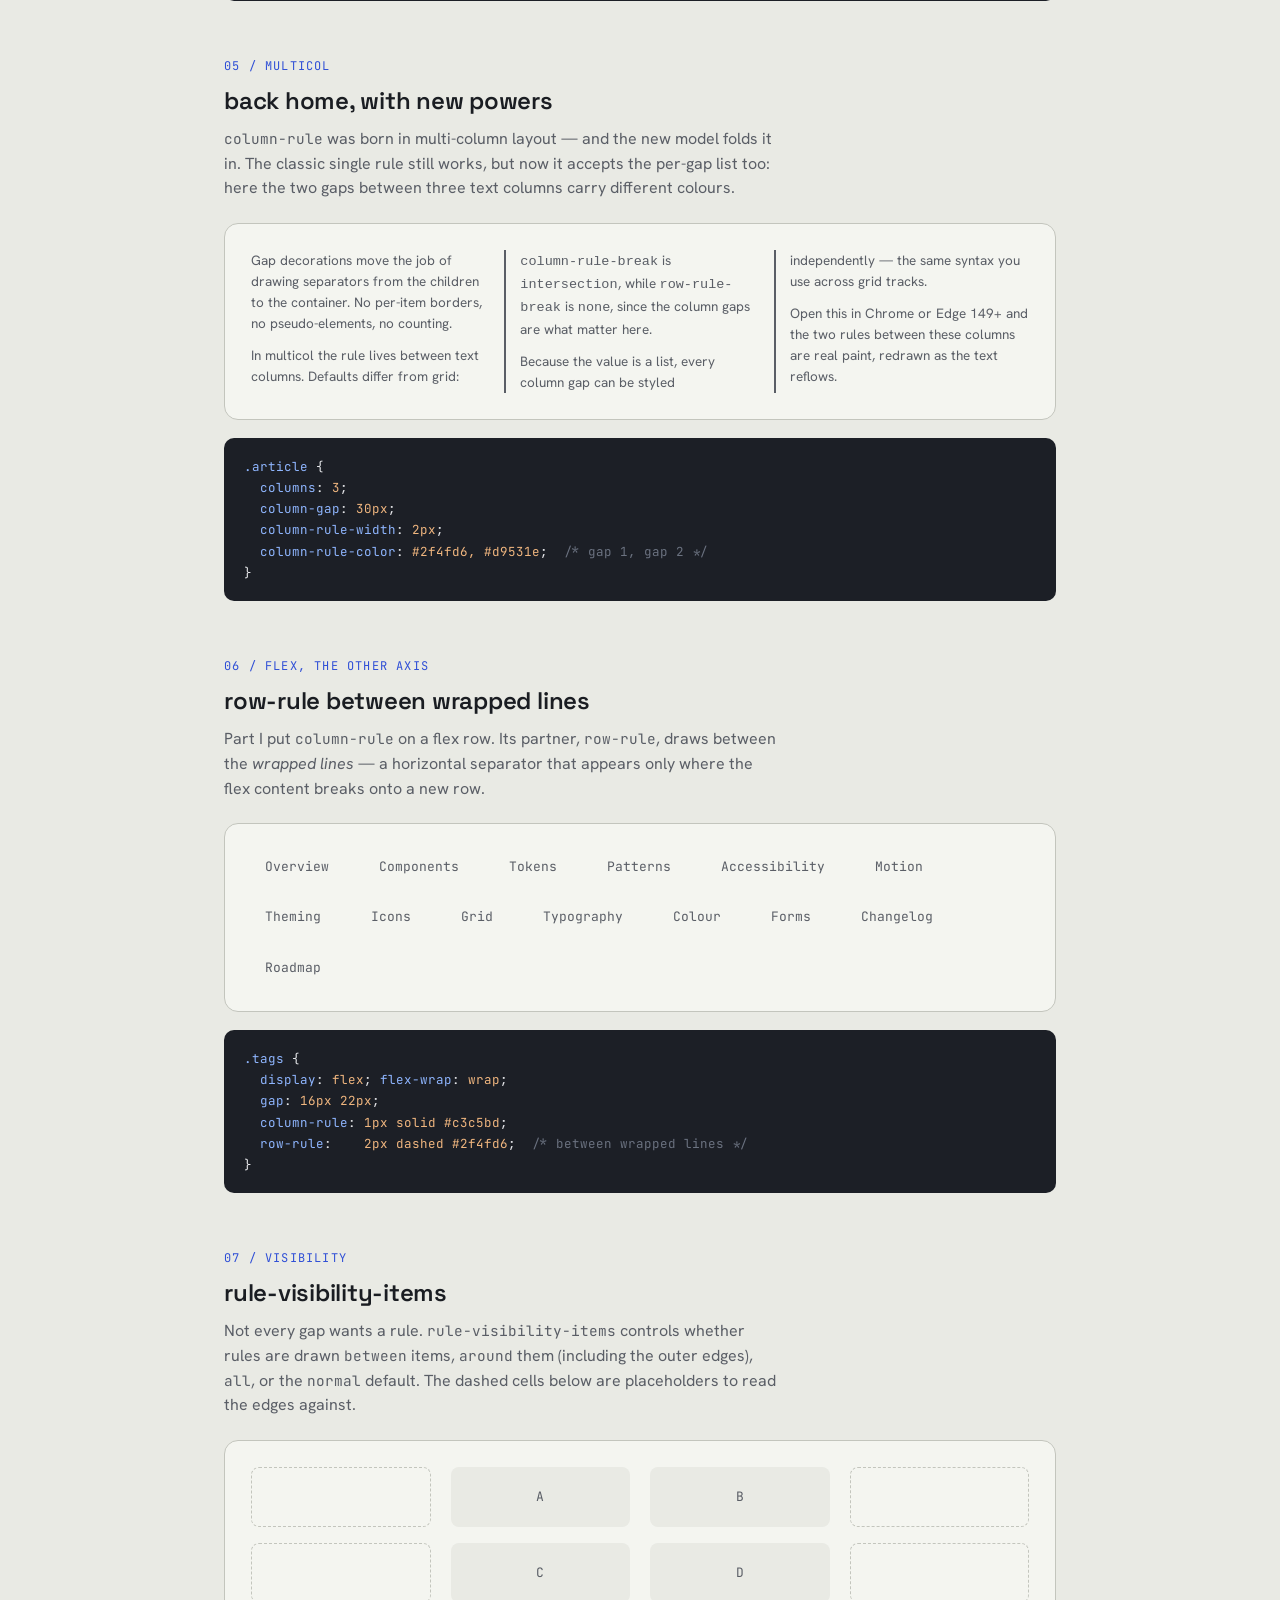
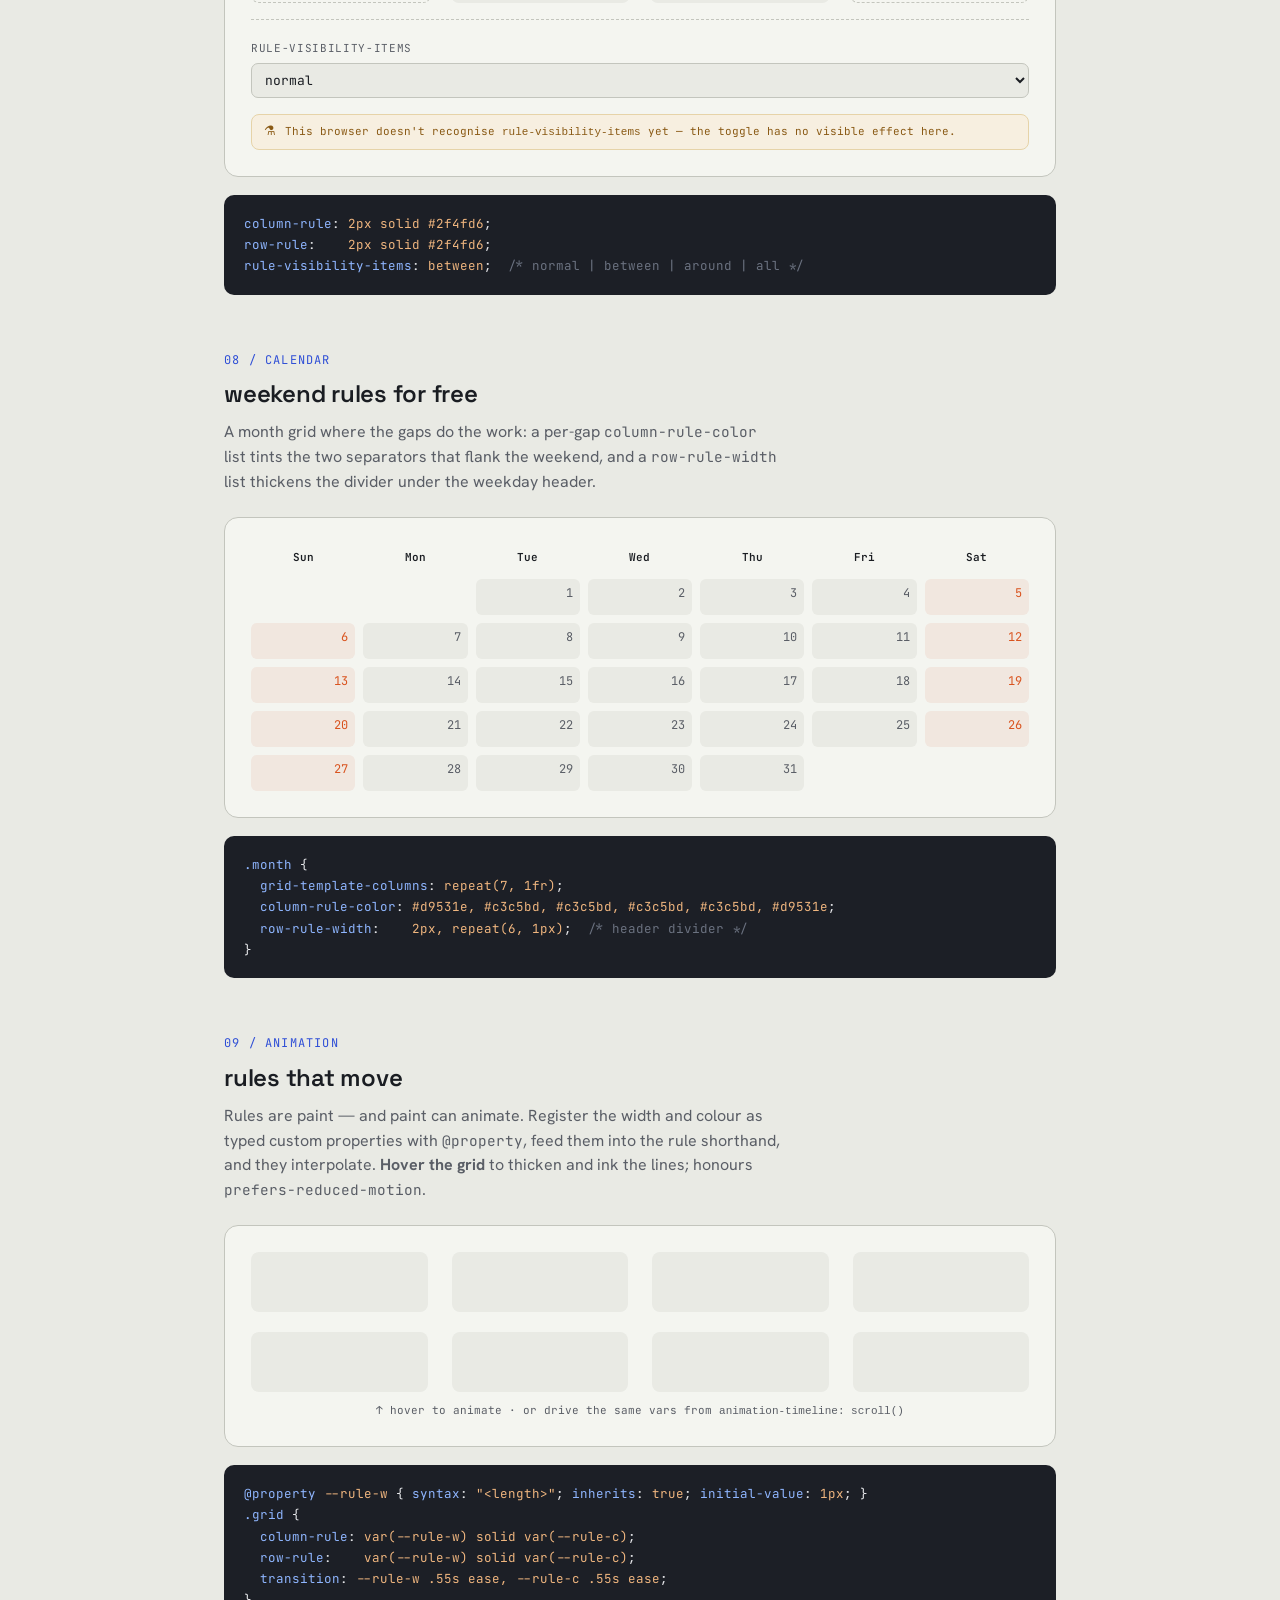
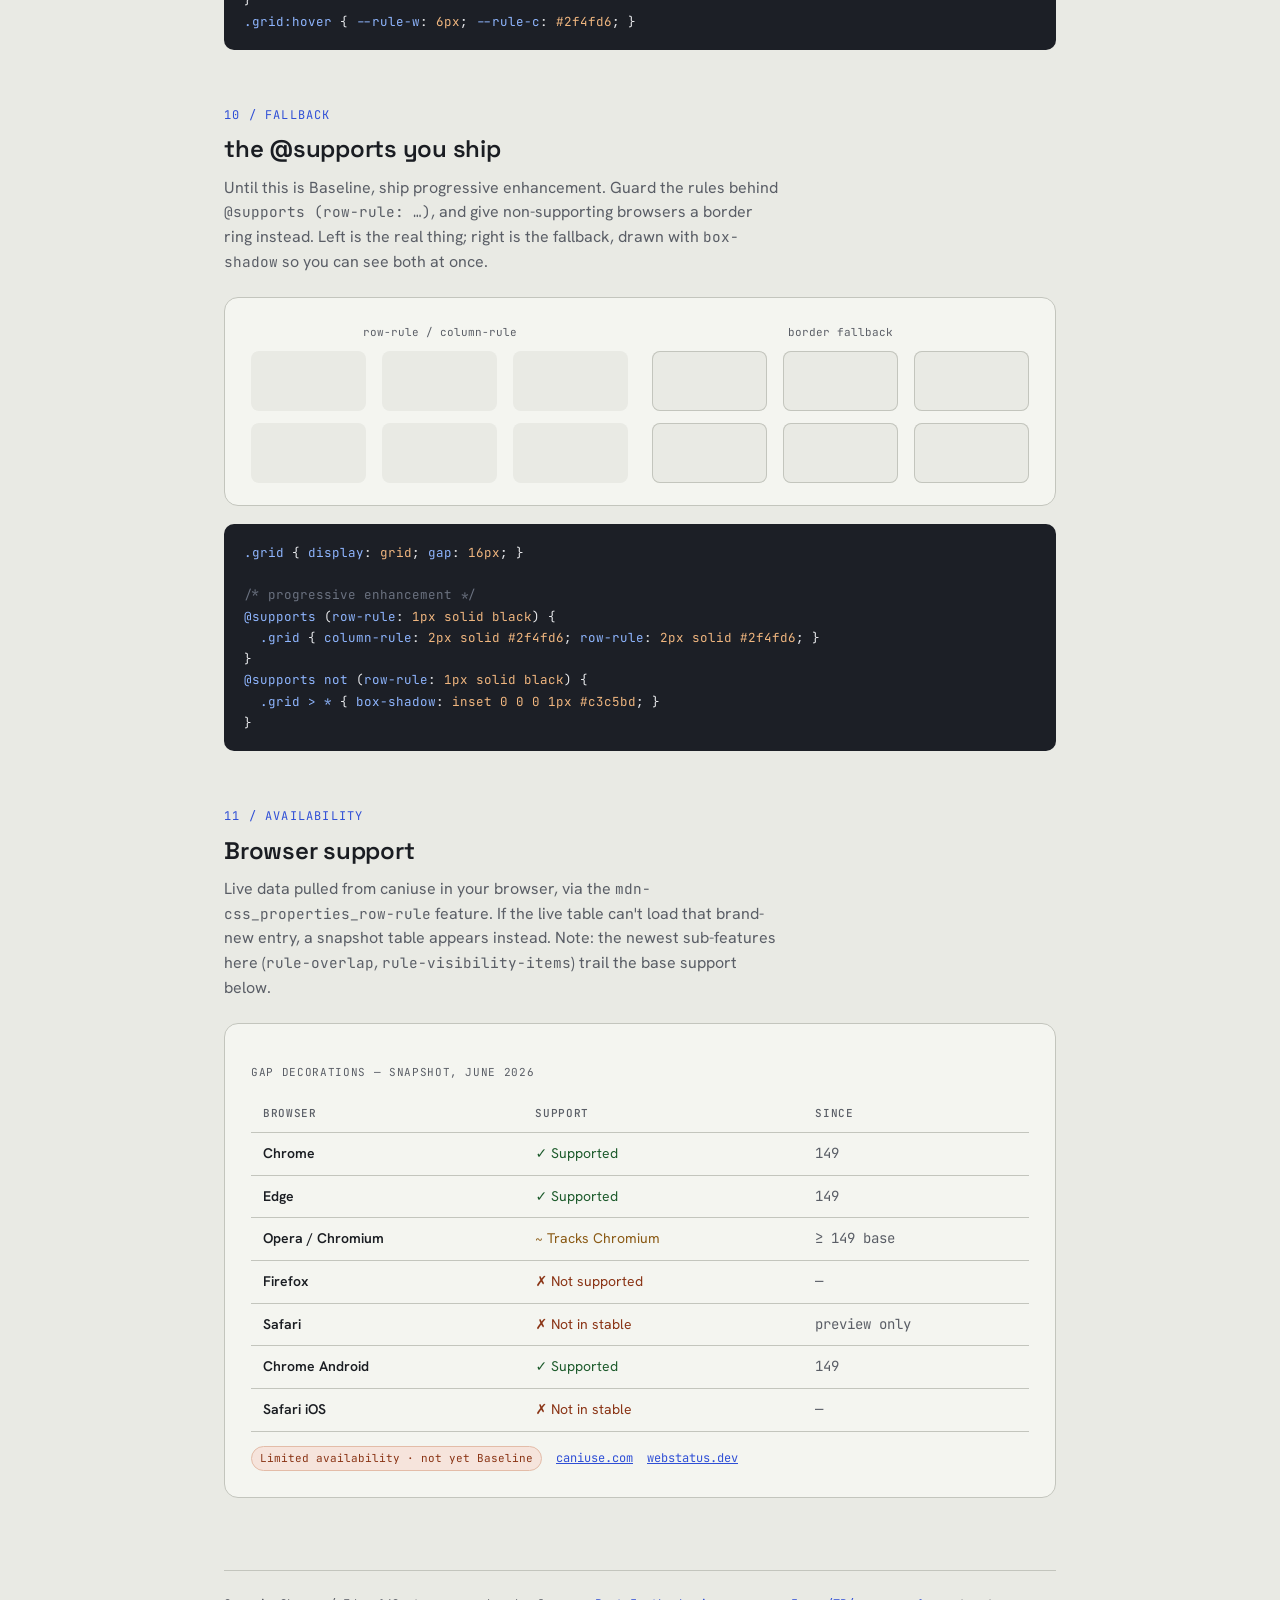
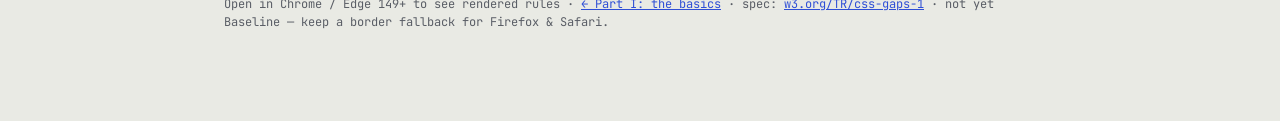
==== commit ef32519e: "Extract shared styles.css, add new-css-demo skill, add :has() demo Pull the common drafting-paper CS" ====
--- a/gap-decorations-advanced.html
+++ b/gap-decorations-advanced.html
@@ -7,114 +7,11 @@
 <link rel="preconnect" href="https://fonts.googleapis.com">
 <link rel="preconnect" href="https://fonts.gstatic.com" crossorigin>
 <link href="https://fonts.googleapis.com/css2?family=Space+Grotesk:wght@400;500;600;700&family=Hanken+Grotesk:wght@400;500;600&family=JetBrains+Mono:wght@400;500&display=swap" rel="stylesheet">
+<link rel="stylesheet" href="styles.css">
 <style>
-  :root {
-    --paper:    #e9eae4;   /* drafting-paper ground            */
-    --panel:    #f4f5f0;   /* raised specimen card             */
-    --ink:      #1a1d22;   /* near-black text + structural ink */
-    --ink-soft: #5a5e66;   /* secondary text                  */
-    --line:     #c3c5bd;   /* hairline dividers               */
-    --accent:   #2f4fd6;   /* the "live" rule colour          */
-    --accent-2: #d9531e;   /* secondary rule colour           */
-    --accent-3: #1d9a6c;   /* tertiary (patterns)             */
-    --code-bg:  #1c1f26;
-    --code-fg:  #e6e7ea;
-  }
-
-  * { box-sizing: border-box; }
-
-  body {
-    margin: 0;
-    background: var(--paper);
-    color: var(--ink);
-    font-family: "Hanken Grotesk", system-ui, sans-serif;
-    line-height: 1.55;
-    -webkit-font-smoothing: antialiased;
-  }
-
-  .wrap { max-width: 880px; margin: 0 auto; padding: 48px 24px 96px; }
-
-  /* ---------- masthead ---------- */
-  header { margin-bottom: 8px; }
-  .eyebrow {
-    font-family: "JetBrains Mono", monospace;
-    font-size: 12px; letter-spacing: 0.14em; text-transform: uppercase;
-    color: var(--ink-soft); margin: 0 0 14px;
-  }
-  .eyebrow a { color: var(--accent); text-decoration: none; }
-  h1 {
-    font-family: "Space Grotesk", sans-serif;
-    font-weight: 700; font-size: clamp(34px, 6vw, 56px);
-    line-height: 1.02; letter-spacing: -0.02em; margin: 0 0 16px;
-  }
-  .lede { font-size: 18px; color: var(--ink-soft); max-width: 58ch; margin: 0; }
-
-  /* ---------- support banner ---------- */
-  .support {
-    margin: 28px 0 0; padding: 14px 18px; border-radius: 10px;
-    font-family: "JetBrains Mono", monospace; font-size: 13px;
-    display: flex; gap: 10px; align-items: center;
-  }
-  .support.ok   { background: #e3efe4; color: #1d5b2c; border: 1px solid #b6d8bb; }
-  .support.no   { background: #f6e4dc; color: #8a3415; border: 1px solid #e3bca8; }
-  .support b { font-weight: 500; }
-
-  /* ---------- section scaffolding ---------- */
-  section { margin-top: 56px; }
-  .num {
-    font-family: "JetBrains Mono", monospace; font-size: 12px;
-    letter-spacing: 0.1em; color: var(--accent); margin: 0 0 6px;
-  }
-  h2 {
-    font-family: "Space Grotesk", sans-serif; font-weight: 600;
-    font-size: 24px; letter-spacing: -0.01em; margin: 0 0 8px;
-  }
-  .desc { color: var(--ink-soft); margin: 0 0 22px; max-width: 62ch; }
-  .desc code, .lede code { font-family: "JetBrains Mono", monospace; font-size: 0.9em; }
-
-  .specimen {
-    background: var(--panel); border: 1px solid var(--line);
-    border-radius: 14px; padding: 26px;
-  }
-
-  /* item styling shared across demos */
-  .cell {
-    background: var(--paper);
-    border-radius: 8px;
-    display: flex; align-items: center; justify-content: center;
-    font-family: "JetBrains Mono", monospace; font-size: 13px;
-    color: var(--ink-soft); min-height: 56px;
-  }
-
-  /* ---------- controls (reused) ---------- */
-  .controls {
-    margin-top: 20px; padding-top: 20px; border-top: 1px dashed var(--line);
-    display: grid; grid-template-columns: repeat(auto-fit, minmax(150px, 1fr));
-    gap: 16px 22px;
-  }
-  .ctl { display: flex; flex-direction: column; gap: 6px; }
-  .ctl label {
-    font-family: "JetBrains Mono", monospace; font-size: 11px;
-    letter-spacing: 0.06em; text-transform: uppercase; color: var(--ink-soft);
-    display: flex; justify-content: space-between; align-items: center; gap: 8px;
-  }
-  .ctl label b { color: var(--accent); font-weight: 500; }
-  input[type="range"] { width: 100%; accent-color: var(--accent); }
-  input[type="checkbox"] { accent-color: var(--accent); width: 15px; height: 15px; }
-  select {
-    font-family: "JetBrains Mono", monospace; font-size: 13px;
-    padding: 7px 9px; border: 1px solid var(--line); border-radius: 7px;
-    background: var(--paper); color: var(--ink);
-  }
-
-  /* ---------- experimental note ---------- */
-  .exp-note {
-    font-family: "JetBrains Mono", monospace; font-size: 11px; line-height: 1.5;
-    color: #8a5a15; background: #f7efe0; border: 1px solid #e6d3a8;
-    border-radius: 8px; padding: 8px 12px; margin: 16px 0 0;
-    display: flex; gap: 9px; align-items: flex-start;
-  }
-  .exp-note::before { content: "⚗"; font-size: 13px; line-height: 1.3; }
+  /* Feature-specific CSS for this demo only — shared palette, typography,
+     masthead, specimen scaffolding, controls, code blocks, and the caniuse
+     widget all live in styles.css. */
 
   /* ===== 01 — spanning items / T-junctions ===== */
   .demo-span {
@@ -239,54 +136,6 @@
   }
   .pe-grid.live    { column-rule: 2px solid var(--accent); row-rule: 2px solid var(--accent); }
   .pe-grid.fallback .cell { box-shadow: inset 0 0 0 1px var(--line); }
-
-  /* ---------- code blocks ---------- */
-  pre {
-    margin: 18px 0 0; background: var(--code-bg); color: var(--code-fg);
-    border-radius: 10px; padding: 18px 20px; overflow-x: auto;
-    font-family: "JetBrains Mono", monospace; font-size: 12.5px; line-height: 1.7;
-  }
-  pre .k { color: #8fb6ff; }  /* property */
-  pre .v { color: #f0b67f; }  /* value    */
-  pre .c { color: #6b7280; }  /* comment  */
-
-  /* ---------- caniuse support ---------- */
-  .ciu-embed { margin: 0 0 14px; }
-  .ciu-note {
-    font-family: "JetBrains Mono", monospace; font-size: 12px;
-    color: var(--ink-soft); margin: 14px 0 0; display: flex;
-    flex-wrap: wrap; gap: 6px 14px; align-items: center;
-  }
-  .ciu-note a { color: var(--accent); }
-  .badge {
-    font-family: "JetBrains Mono", monospace; font-size: 11px;
-    padding: 3px 8px; border-radius: 999px; background: #f6e4dc;
-    color: #8a3415; border: 1px solid #e3bca8;
-  }
-  .support-table { width: 100%; border-collapse: collapse; }
-  .support-table caption {
-    font-family: "JetBrains Mono", monospace; font-size: 11px;
-    letter-spacing: 0.06em; text-transform: uppercase; color: var(--ink-soft);
-    text-align: left; margin-bottom: 14px;
-  }
-  .support-table th, .support-table td {
-    text-align: left; padding: 10px 12px; font-size: 14px;
-    border-bottom: 1px solid var(--line);
-  }
-  .support-table th {
-    font-family: "JetBrains Mono", monospace; font-size: 11px;
-    letter-spacing: 0.06em; text-transform: uppercase; color: var(--ink-soft);
-    font-weight: 500;
-  }
-  .support-table td:first-child { font-weight: 600; }
-  .yes { color: #1d5b2c; } .no { color: #8a3415; } .partial { color: #8a5a15; }
-  .since { font-family: "JetBrains Mono", monospace; font-size: 13px; color: var(--ink-soft); }
-
-  footer {
-    margin-top: 72px; padding-top: 24px; border-top: 1px solid var(--line);
-    font-family: "JetBrains Mono", monospace; font-size: 12px; color: var(--ink-soft);
-  }
-  footer a { color: var(--accent); }
 </style>
 </head>
 <body>
--- a/styles.css
+++ b/styles.css
@@ -0,0 +1,168 @@
+/* ==========================================================================
+   css-demo shared stylesheet — the "drafting-paper" house style
+   Palette, typography, masthead, specimen scaffolding, controls, code
+   blocks, and the caniuse support widget. Linked by every demo page and by
+   index.html. Feature-specific CSS (the actual `.demo-*` rules for each
+   page) stays inline in that page's own <style> block.
+   ========================================================================== */
+
+:root {
+  --paper:    #e9eae4;   /* drafting-paper ground            */
+  --panel:    #f4f5f0;   /* raised specimen card             */
+  --ink:      #1a1d22;   /* near-black text + structural ink */
+  --ink-soft: #5a5e66;   /* secondary text                  */
+  --line:     #c3c5bd;   /* hairline dividers               */
+  --accent:   #2f4fd6;   /* the "live" rule colour          */
+  --accent-2: #d9531e;   /* secondary rule colour           */
+  --accent-3: #1d9a6c;   /* tertiary (patterns)             */
+  --code-bg:  #1c1f26;
+  --code-fg:  #e6e7ea;
+}
+
+* { box-sizing: border-box; }
+
+body {
+  margin: 0;
+  background: var(--paper);
+  color: var(--ink);
+  font-family: "Hanken Grotesk", system-ui, sans-serif;
+  line-height: 1.55;
+  -webkit-font-smoothing: antialiased;
+}
+
+.wrap { max-width: 880px; margin: 0 auto; padding: 48px 24px 96px; }
+
+/* ---------- masthead ---------- */
+header { margin-bottom: 8px; }
+.eyebrow {
+  font-family: "JetBrains Mono", monospace;
+  font-size: 12px; letter-spacing: 0.14em; text-transform: uppercase;
+  color: var(--ink-soft); margin: 0 0 14px;
+}
+.eyebrow a { color: var(--accent); text-decoration: none; }
+h1 {
+  font-family: "Space Grotesk", sans-serif;
+  font-weight: 700; font-size: clamp(34px, 6vw, 56px);
+  line-height: 1.02; letter-spacing: -0.02em; margin: 0 0 16px;
+}
+.lede { font-size: 18px; color: var(--ink-soft); max-width: 58ch; margin: 0; }
+.lede code { font-family: "JetBrains Mono", monospace; font-size: 0.9em; }
+
+/* ---------- support banner ---------- */
+.support {
+  margin: 28px 0 0; padding: 14px 18px; border-radius: 10px;
+  font-family: "JetBrains Mono", monospace; font-size: 13px;
+  display: flex; gap: 10px; align-items: center;
+}
+.support.ok   { background: #e3efe4; color: #1d5b2c; border: 1px solid #b6d8bb; }
+.support.no   { background: #f6e4dc; color: #8a3415; border: 1px solid #e3bca8; }
+.support b { font-weight: 500; }
+
+/* ---------- section scaffolding ---------- */
+section { margin-top: 56px; }
+.num {
+  font-family: "JetBrains Mono", monospace; font-size: 12px;
+  letter-spacing: 0.1em; color: var(--accent); margin: 0 0 6px;
+}
+h2 {
+  font-family: "Space Grotesk", sans-serif; font-weight: 600;
+  font-size: 24px; letter-spacing: -0.01em; margin: 0 0 8px;
+}
+.desc { color: var(--ink-soft); margin: 0 0 22px; max-width: 62ch; }
+.desc code { font-family: "JetBrains Mono", monospace; font-size: 0.9em; }
+
+.specimen {
+  background: var(--panel); border: 1px solid var(--line);
+  border-radius: 14px; padding: 26px;
+}
+
+/* item styling shared across demos */
+.cell {
+  background: var(--paper);
+  border-radius: 8px;
+  display: flex; align-items: center; justify-content: center;
+  font-family: "JetBrains Mono", monospace; font-size: 13px;
+  color: var(--ink-soft); min-height: 60px;
+}
+
+/* ---------- controls (reused across interactive demos) ---------- */
+.controls {
+  margin-top: 20px; padding-top: 20px; border-top: 1px dashed var(--line);
+  display: grid; grid-template-columns: repeat(auto-fit, minmax(150px, 1fr));
+  gap: 16px 22px;
+}
+.ctl { display: flex; flex-direction: column; gap: 6px; }
+.ctl label {
+  font-family: "JetBrains Mono", monospace; font-size: 11px;
+  letter-spacing: 0.06em; text-transform: uppercase; color: var(--ink-soft);
+  display: flex; justify-content: space-between; align-items: center; gap: 8px;
+}
+.ctl label b { color: var(--accent); font-weight: 500; }
+input[type="range"] { width: 100%; accent-color: var(--accent); }
+input[type="checkbox"] { accent-color: var(--accent); width: 15px; height: 15px; }
+select {
+  font-family: "JetBrains Mono", monospace; font-size: 13px;
+  padding: 7px 9px; border: 1px solid var(--line); border-radius: 7px;
+  background: var(--paper); color: var(--ink);
+}
+
+/* ---------- experimental / fallback note ---------- */
+.exp-note {
+  font-family: "JetBrains Mono", monospace; font-size: 11px; line-height: 1.5;
+  color: #8a5a15; background: #f7efe0; border: 1px solid #e6d3a8;
+  border-radius: 8px; padding: 8px 12px; margin: 16px 0 0;
+  display: flex; gap: 9px; align-items: flex-start;
+}
+.exp-note::before { content: "⚗"; font-size: 13px; line-height: 1.3; }
+
+/* ---------- code blocks ---------- */
+pre {
+  margin: 18px 0 0; background: var(--code-bg); color: var(--code-fg);
+  border-radius: 10px; padding: 18px 20px; overflow-x: auto;
+  font-family: "JetBrains Mono", monospace; font-size: 12.5px; line-height: 1.7;
+}
+pre .k { color: #8fb6ff; }  /* property */
+pre .v { color: #f0b67f; }  /* value    */
+pre .c { color: #6b7280; }  /* comment  */
+
+/* ---------- caniuse support widget ---------- */
+.ciu-embed { margin: 0 0 14px; }
+.ciu-note {
+  font-family: "JetBrains Mono", monospace; font-size: 12px;
+  color: var(--ink-soft); margin: 14px 0 0; display: flex;
+  flex-wrap: wrap; gap: 6px 14px; align-items: center;
+}
+.ciu-note a { color: var(--accent); }
+.badge {
+  font-family: "JetBrains Mono", monospace; font-size: 11px;
+  padding: 3px 8px; border-radius: 999px; background: #f6e4dc;
+  color: #8a3415; border: 1px solid #e3bca8;
+}
+.support-table { width: 100%; border-collapse: collapse; }
+.support-table caption {
+  font-family: "JetBrains Mono", monospace; font-size: 11px;
+  letter-spacing: 0.06em; text-transform: uppercase; color: var(--ink-soft);
+  text-align: left; margin-bottom: 14px;
+}
+.support-table th, .support-table td {
+  text-align: left; padding: 10px 12px; font-size: 14px;
+  border-bottom: 1px solid var(--line);
+}
+.support-table th {
+  font-family: "JetBrains Mono", monospace; font-size: 11px;
+  letter-spacing: 0.06em; text-transform: uppercase; color: var(--ink-soft);
+  font-weight: 500;
+}
+.support-table td:first-child { font-weight: 600; }
+.yes { color: #1d5b2c; } .no { color: #8a3415; } .partial { color: #8a5a15; }
+.since { font-family: "JetBrains Mono", monospace; font-size: 13px; color: var(--ink-soft); }
+
+footer {
+  margin-top: 72px; padding-top: 24px; border-top: 1px solid var(--line);
+  font-family: "JetBrains Mono", monospace; font-size: 12px; color: var(--ink-soft);
+}
+footer a { color: var(--accent); }
+
+@media (prefers-reduced-motion: reduce) {
+  .specimen { transition: none; }
+}
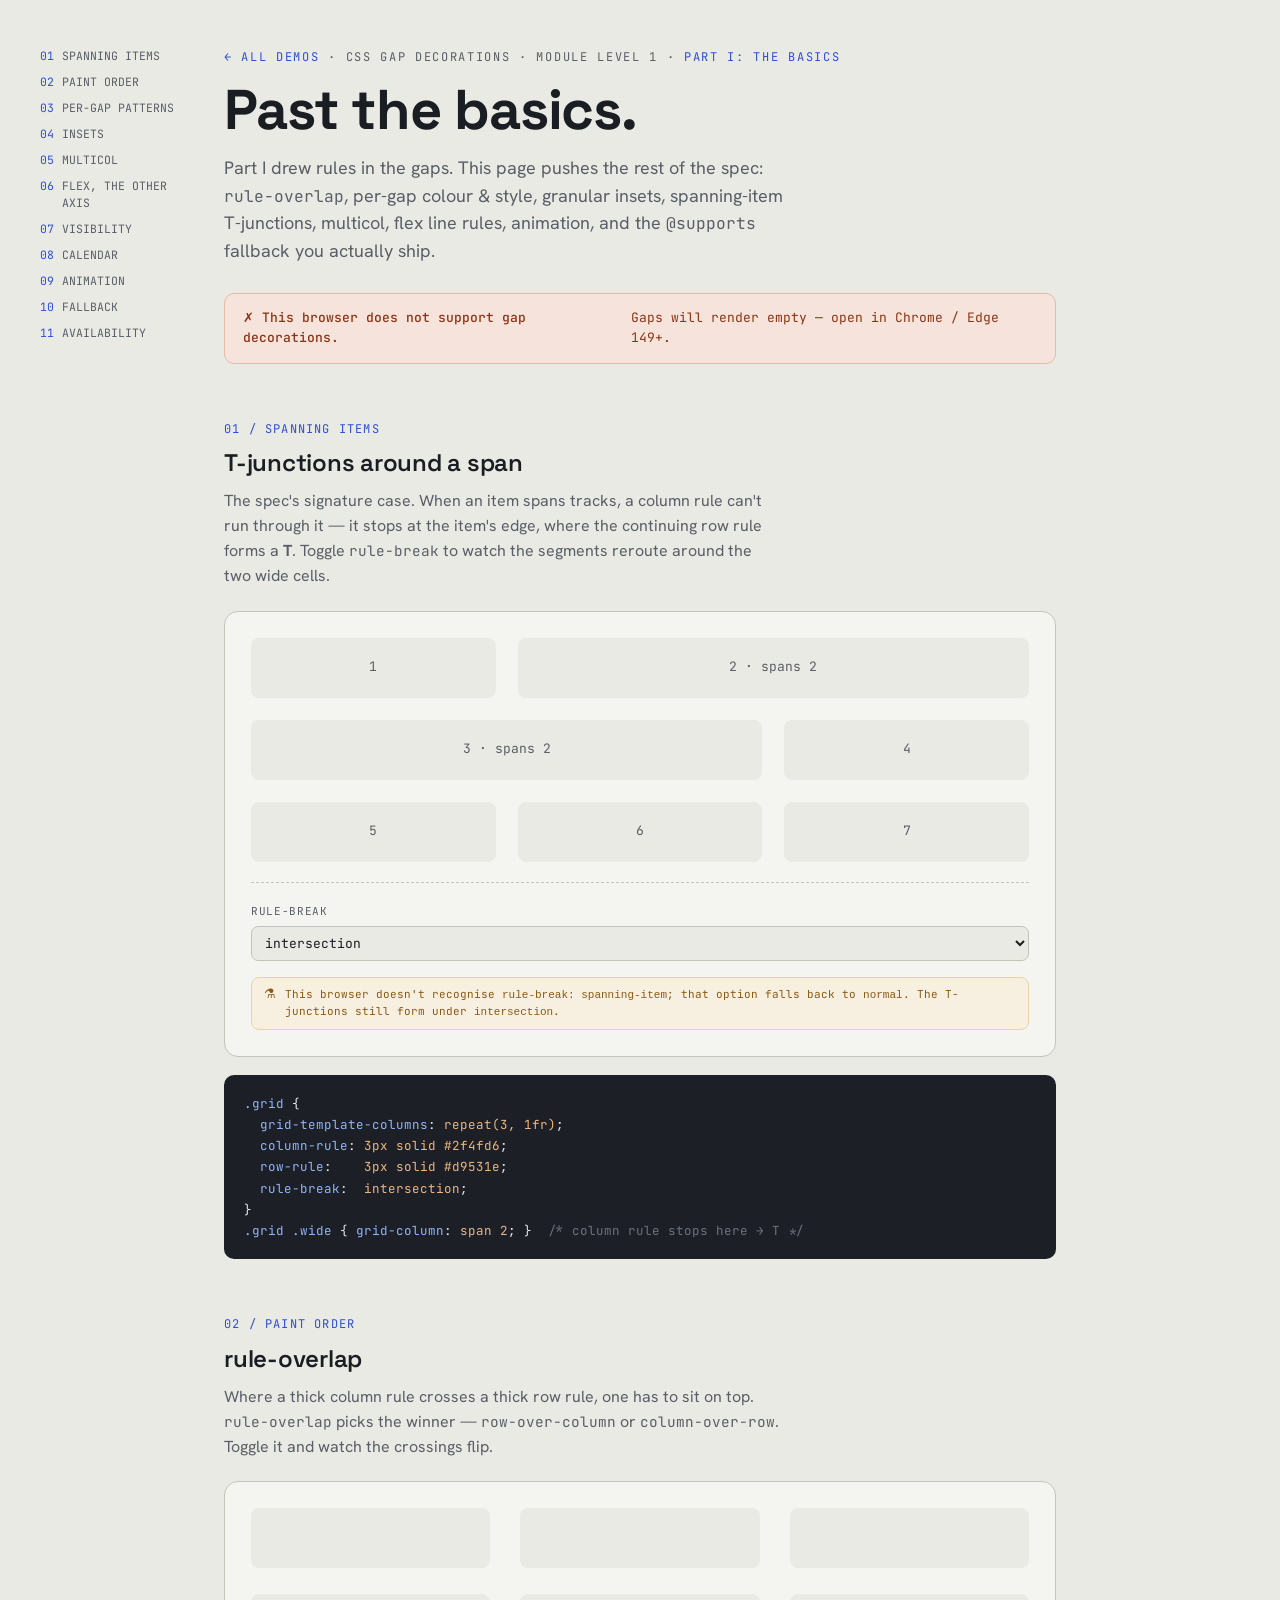
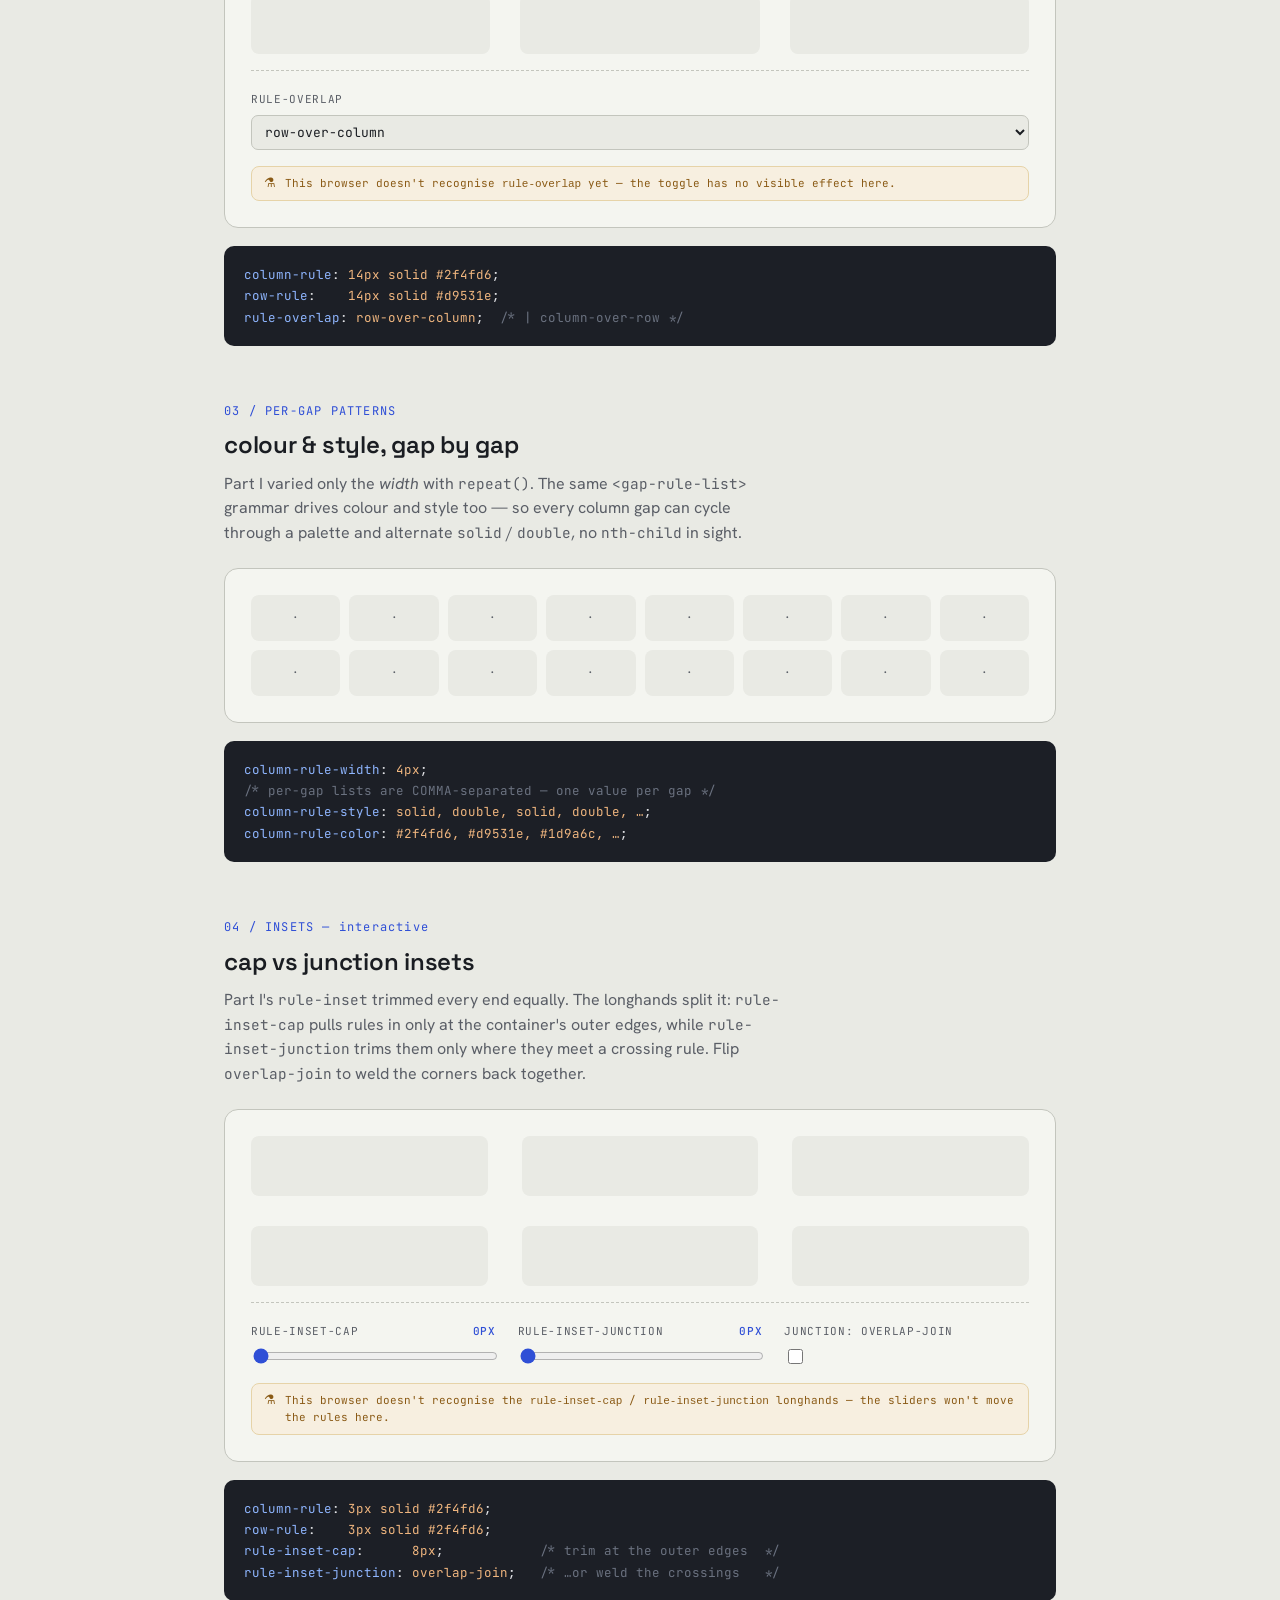
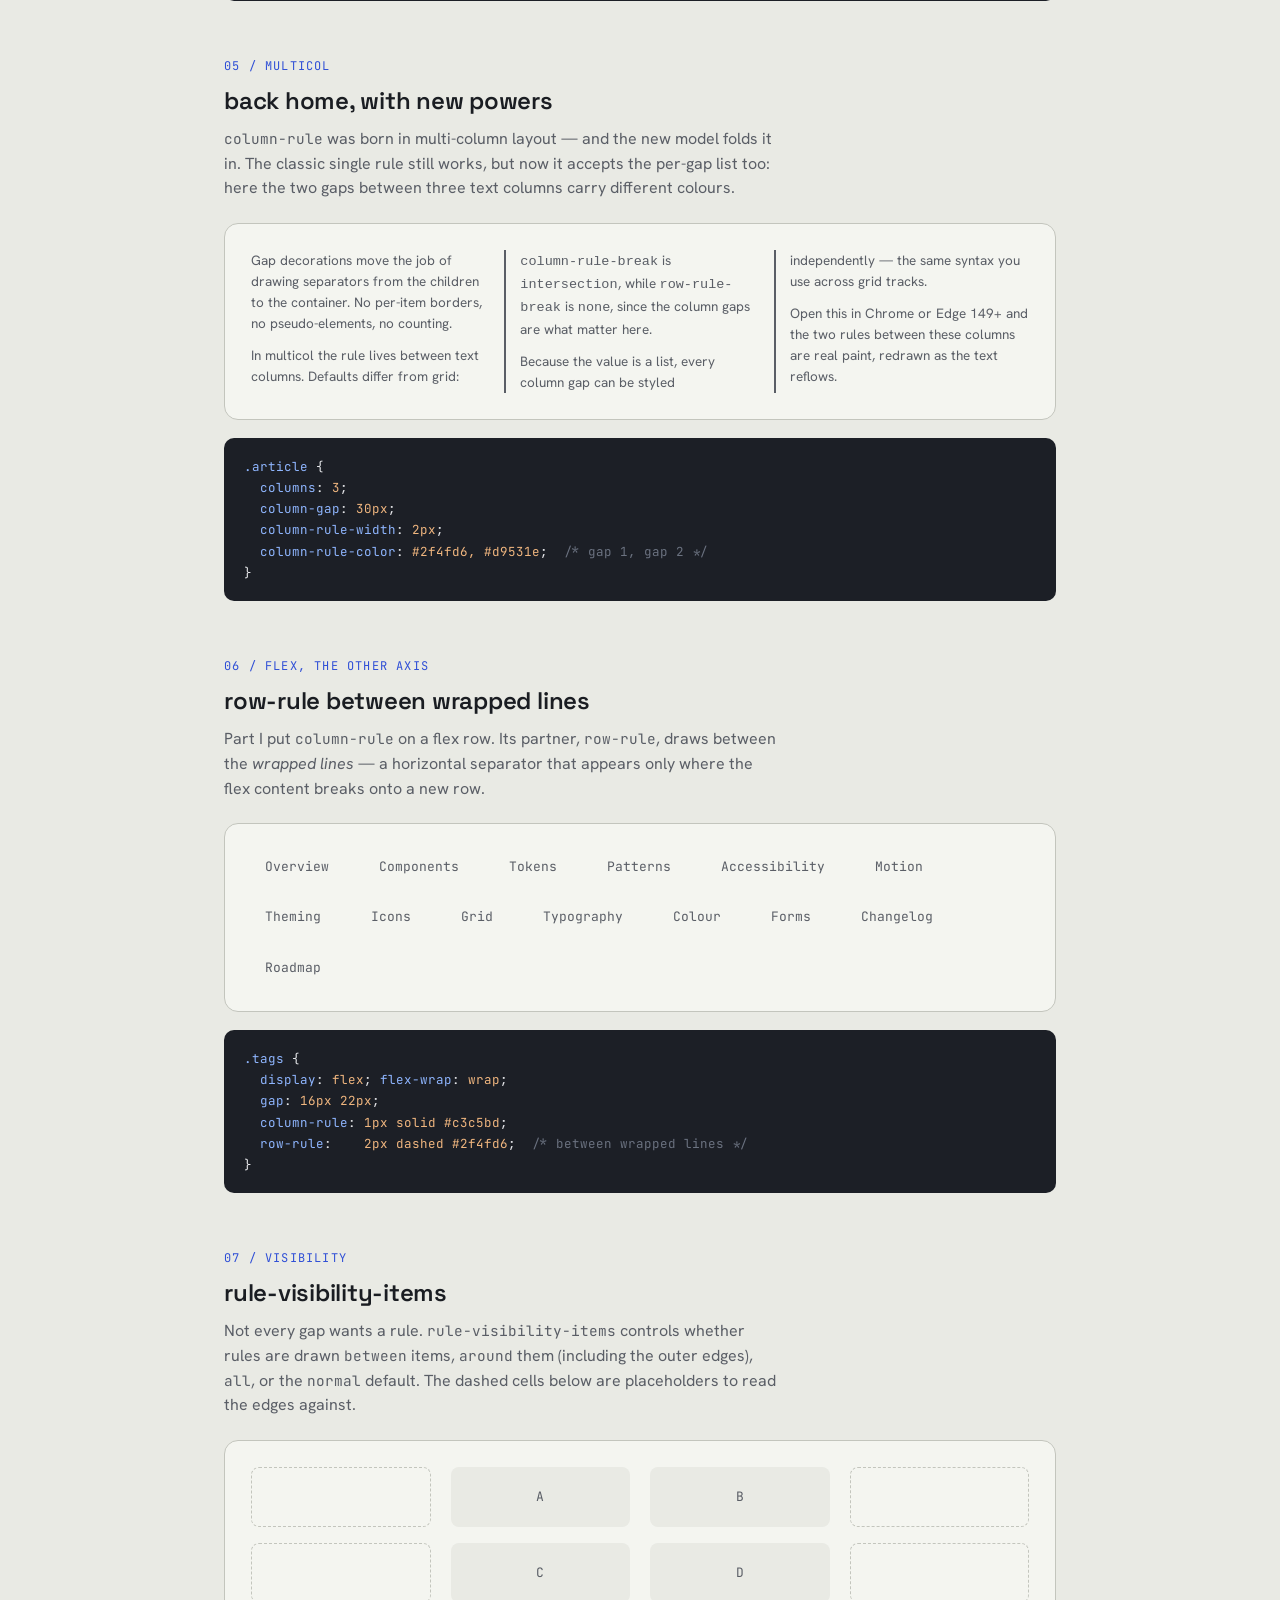
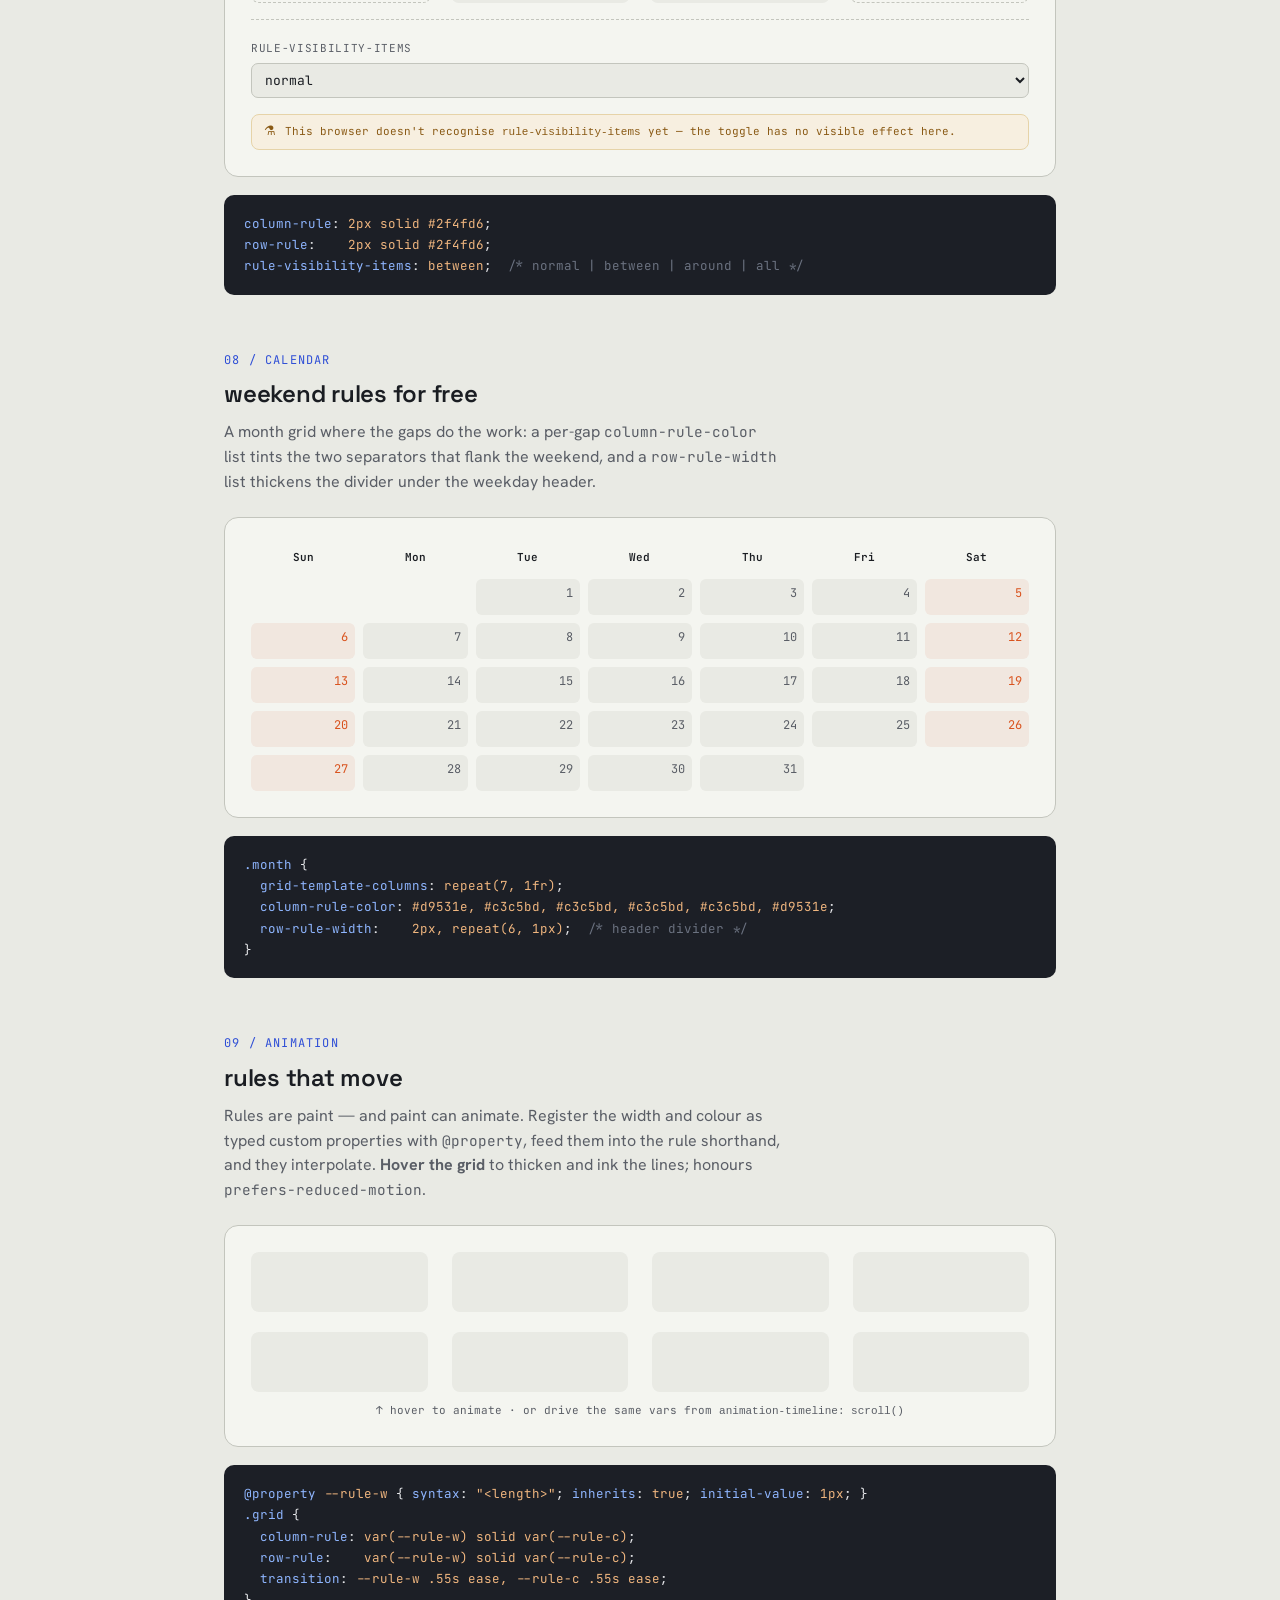
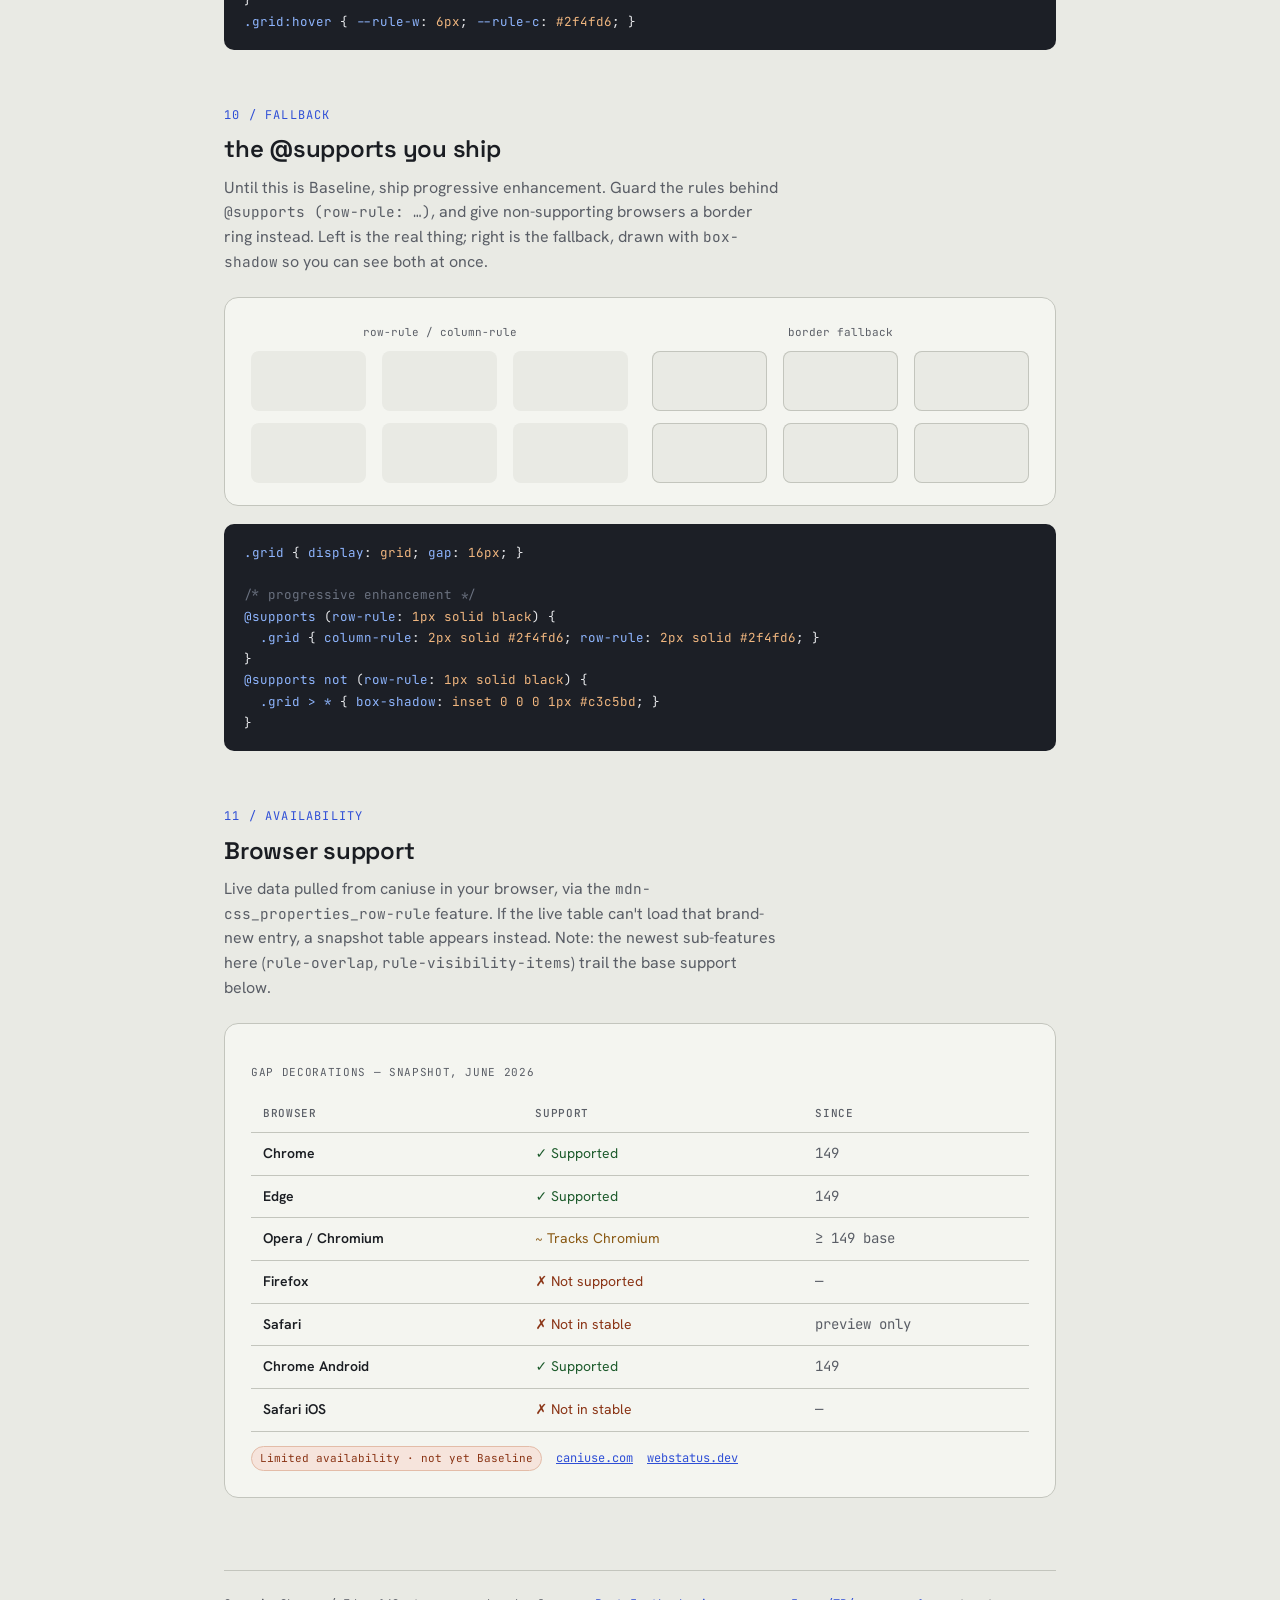
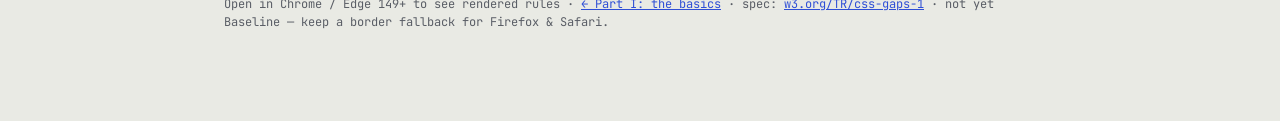
==== commit 4de77f9a: "Add sticky sidebar TOC and back-to-index link to demo pages toc.js builds a self-maintaining sidebar" ====
--- a/gap-decorations-advanced.html
+++ b/gap-decorations-advanced.html
@@ -8,6 +8,7 @@
 <link rel="preconnect" href="https://fonts.gstatic.com" crossorigin>
 <link href="https://fonts.googleapis.com/css2?family=Space+Grotesk:wght@400;500;600;700&family=Hanken+Grotesk:wght@400;500;600&family=JetBrains+Mono:wght@400;500&display=swap" rel="stylesheet">
 <link rel="stylesheet" href="styles.css">
+<script src="toc.js" defer></script>
 <style>
   /* Feature-specific CSS for this demo only — shared palette, typography,
      masthead, specimen scaffolding, controls, code blocks, and the caniuse
@@ -142,7 +143,7 @@
 <div class="wrap">
 
   <header>
-    <p class="eyebrow">CSS Gap Decorations · Module Level 1 · <a href="gap-decorations.html">← Part I: the basics</a></p>
+    <p class="eyebrow"><a href="index.html">← All demos</a> · CSS Gap Decorations · Module Level 1 · <a href="gap-decorations.html">Part I: the basics</a></p>
     <h1>Past the basics.</h1>
     <p class="lede">
       Part I drew rules in the gaps. This page pushes the rest of the spec:
--- a/styles.css
+++ b/styles.css
@@ -47,6 +47,27 @@
 }
 .lede { font-size: 18px; color: var(--ink-soft); max-width: 58ch; margin: 0; }
 .lede code { font-family: "JetBrains Mono", monospace; font-size: 0.9em; }
+
+/* ---------- sticky sidebar TOC (built by toc.js from .num labels) ---------- */
+html { scroll-behavior: smooth; }
+section { scroll-margin-top: 24px; }
+.toc {
+  position: fixed; top: 48px; left: max(24px, calc(50% - 600px));
+  width: 150px; max-height: 80vh; overflow-y: auto;
+}
+.toc ol { list-style: none; margin: 0; padding: 0; display: grid; gap: 10px; }
+.toc a {
+  display: flex; gap: 8px; align-items: baseline;
+  font-family: "JetBrains Mono", monospace; font-size: 11.5px; line-height: 1.4;
+  color: var(--ink-soft); text-decoration: none;
+}
+.toc a:hover, .toc a:focus-visible { color: var(--ink); }
+.toc a.active { color: var(--accent); font-weight: 500; }
+.toc-n { color: var(--accent); flex: none; }
+.toc a.active .toc-n { color: inherit; }
+@media (max-width: 1180px) {
+  .toc { display: none; }
+}
 
 /* ---------- support banner ---------- */
 .support {
@@ -165,4 +186,5 @@
 
 @media (prefers-reduced-motion: reduce) {
   .specimen { transition: none; }
+  html { scroll-behavior: auto; }
 }
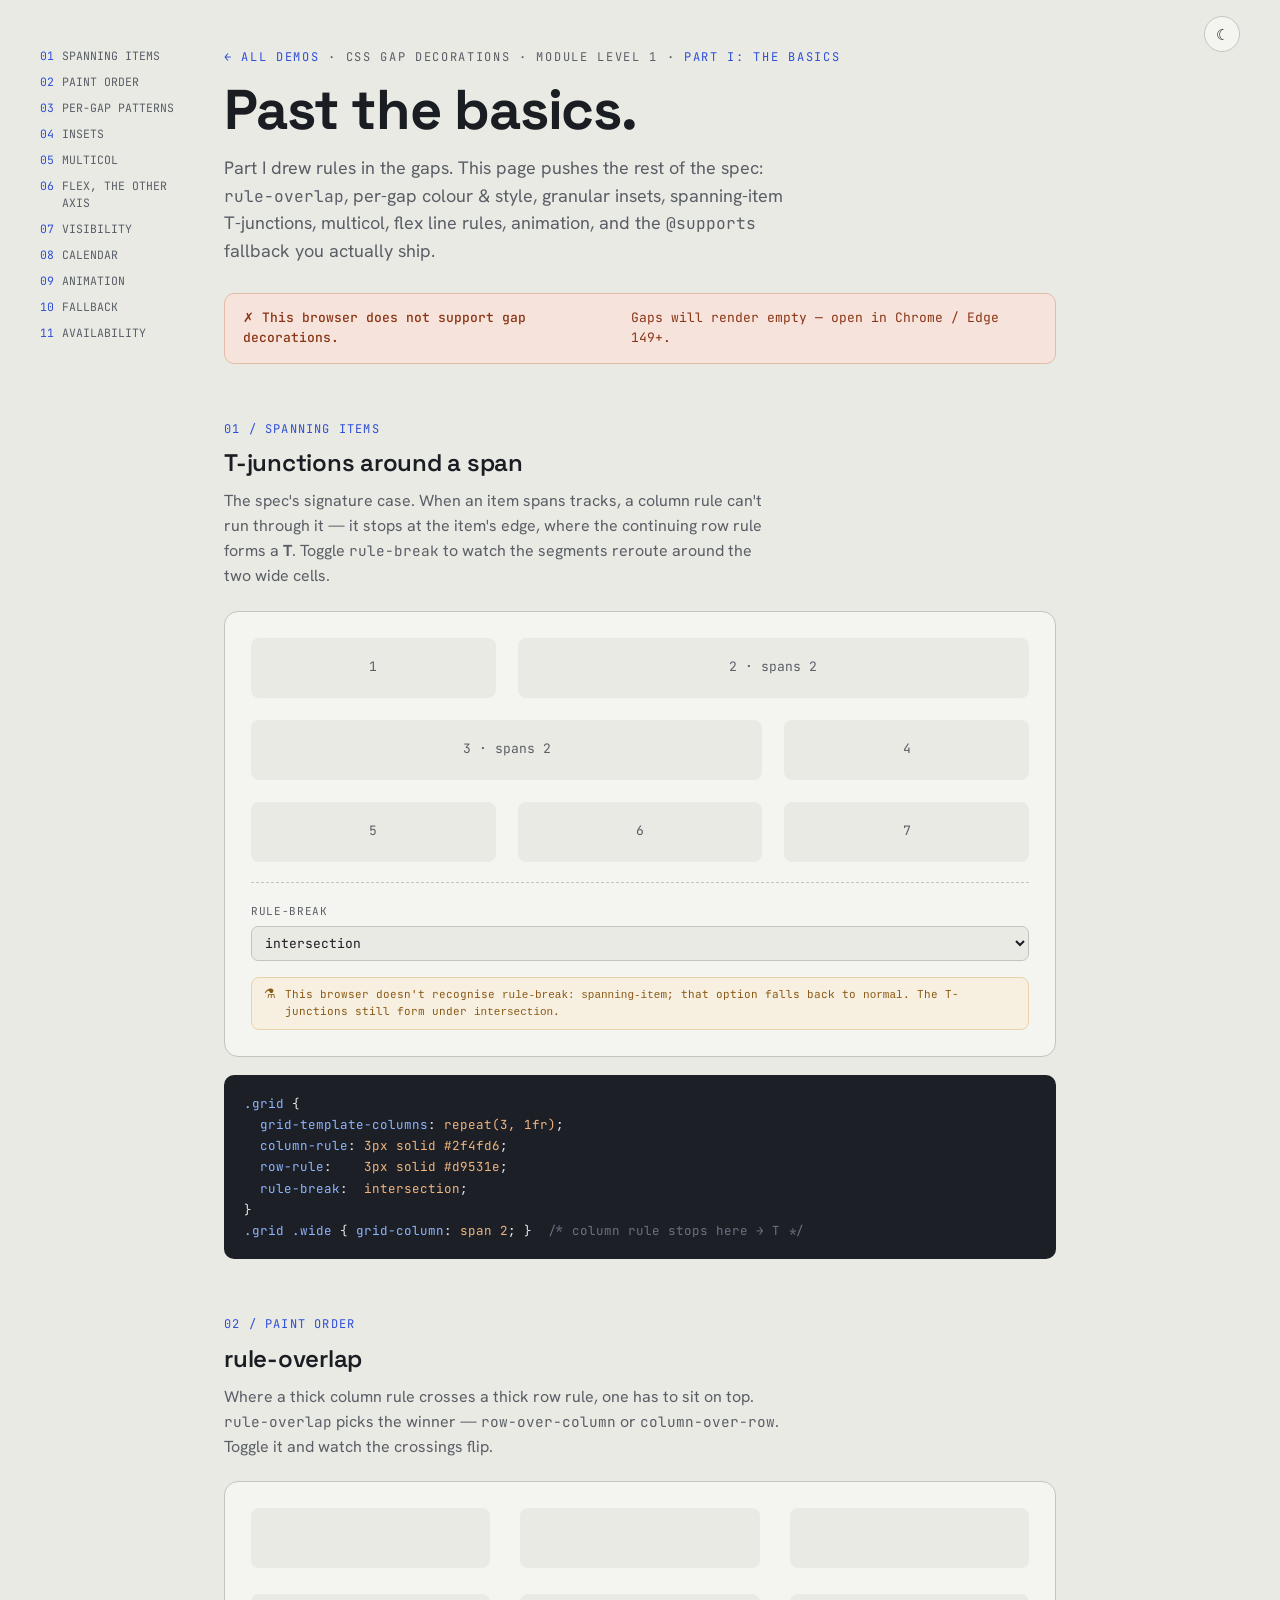
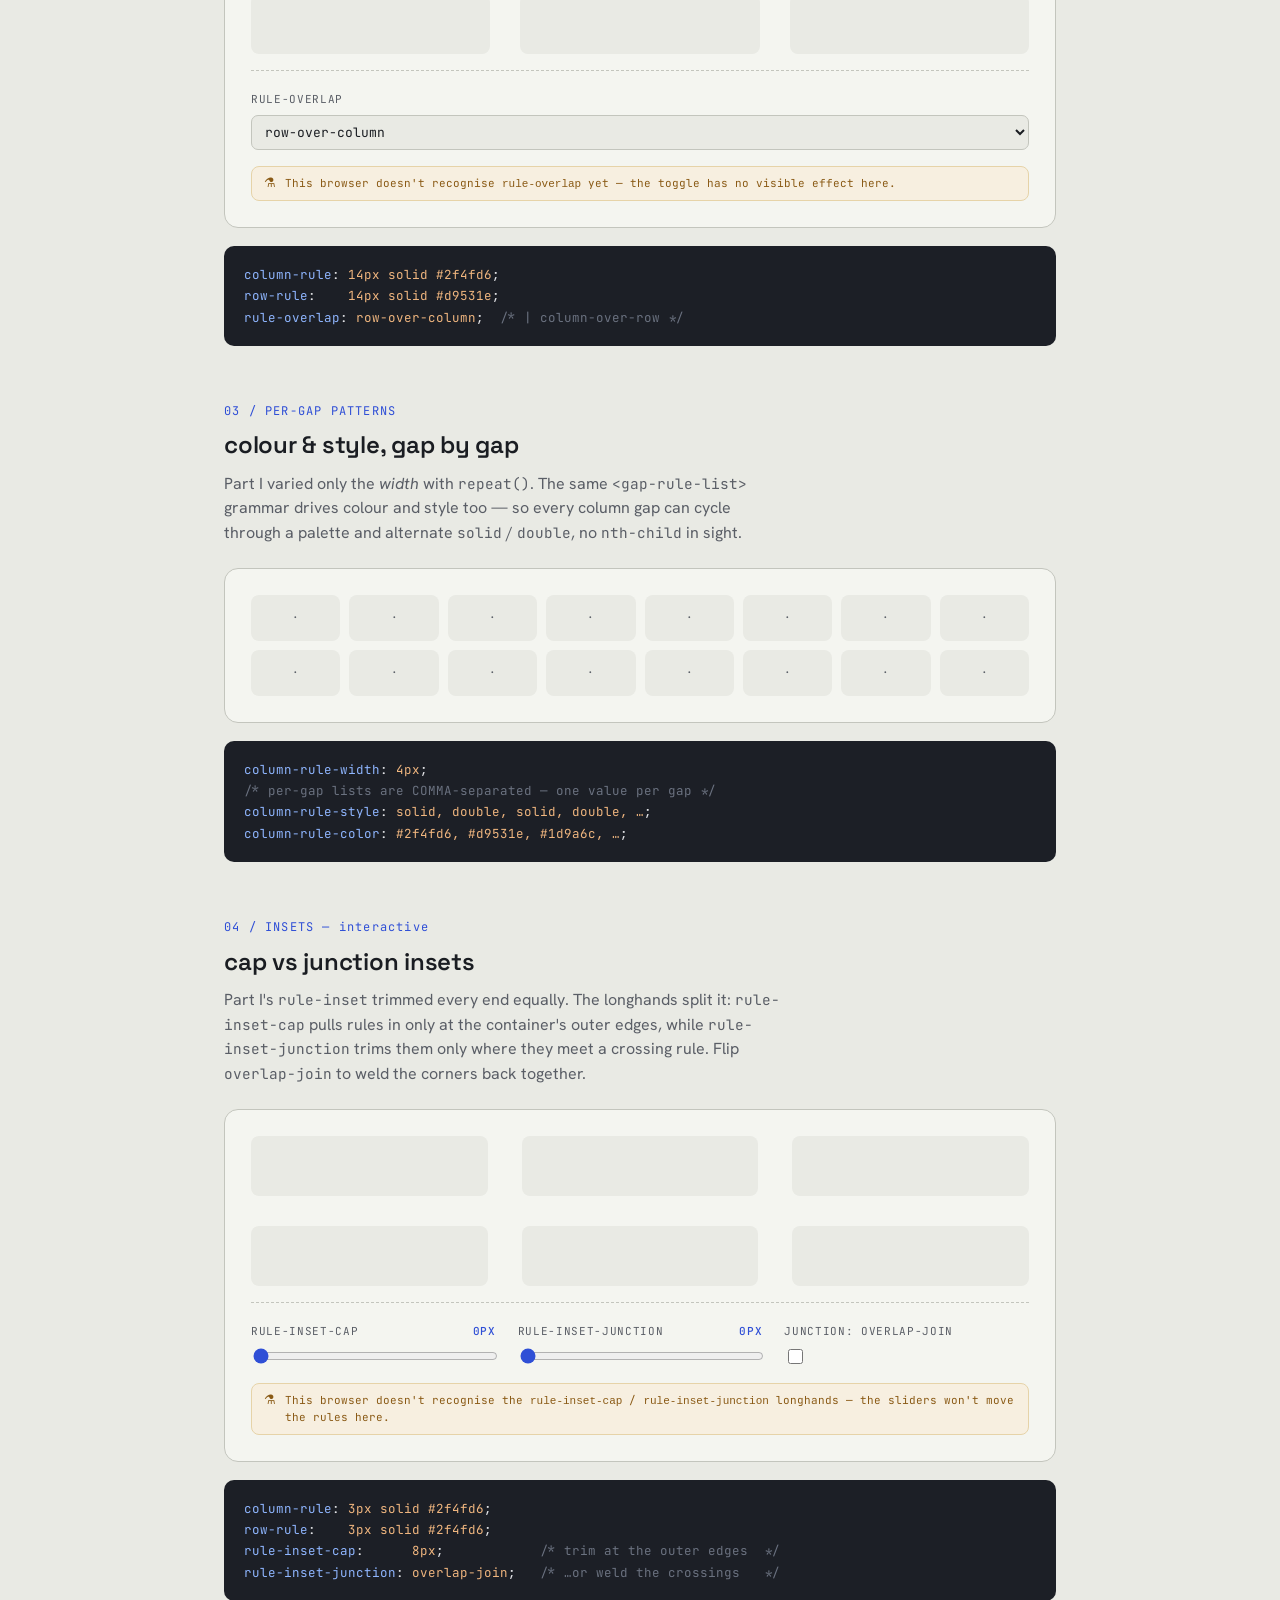
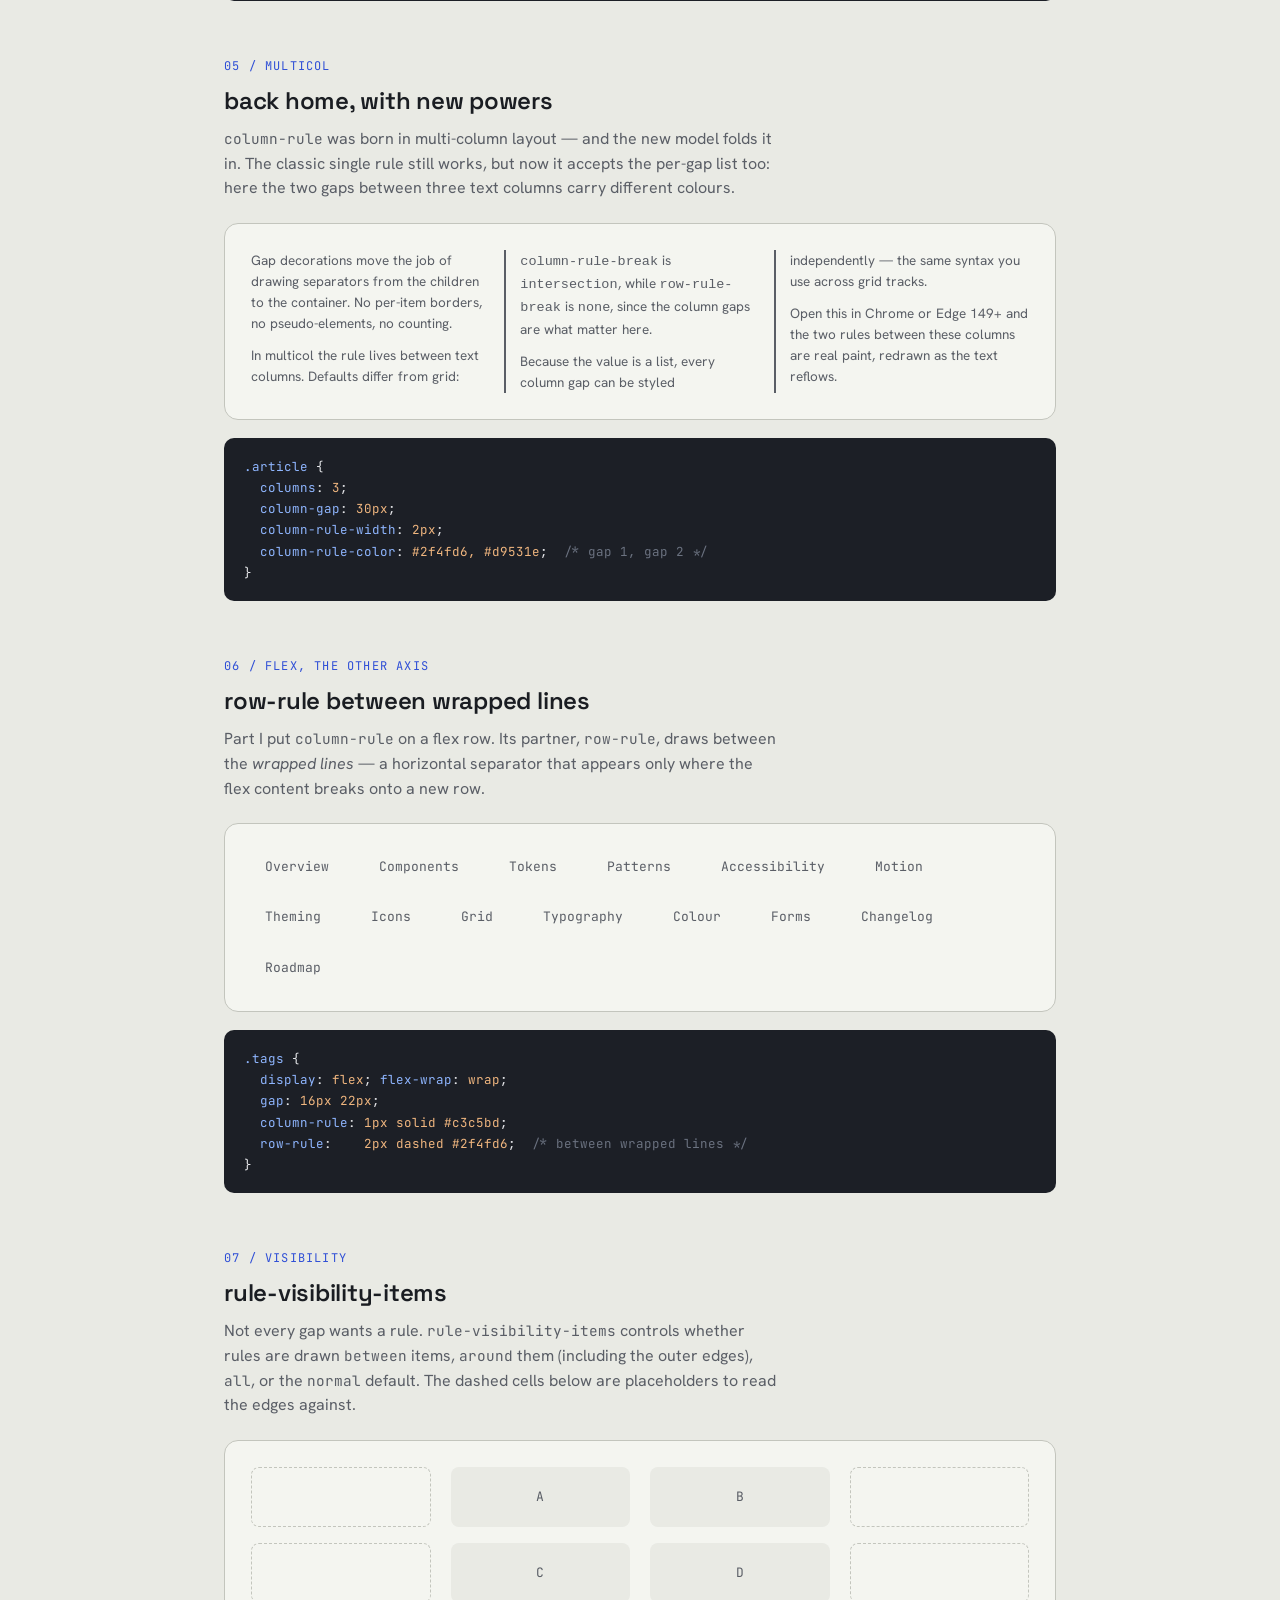
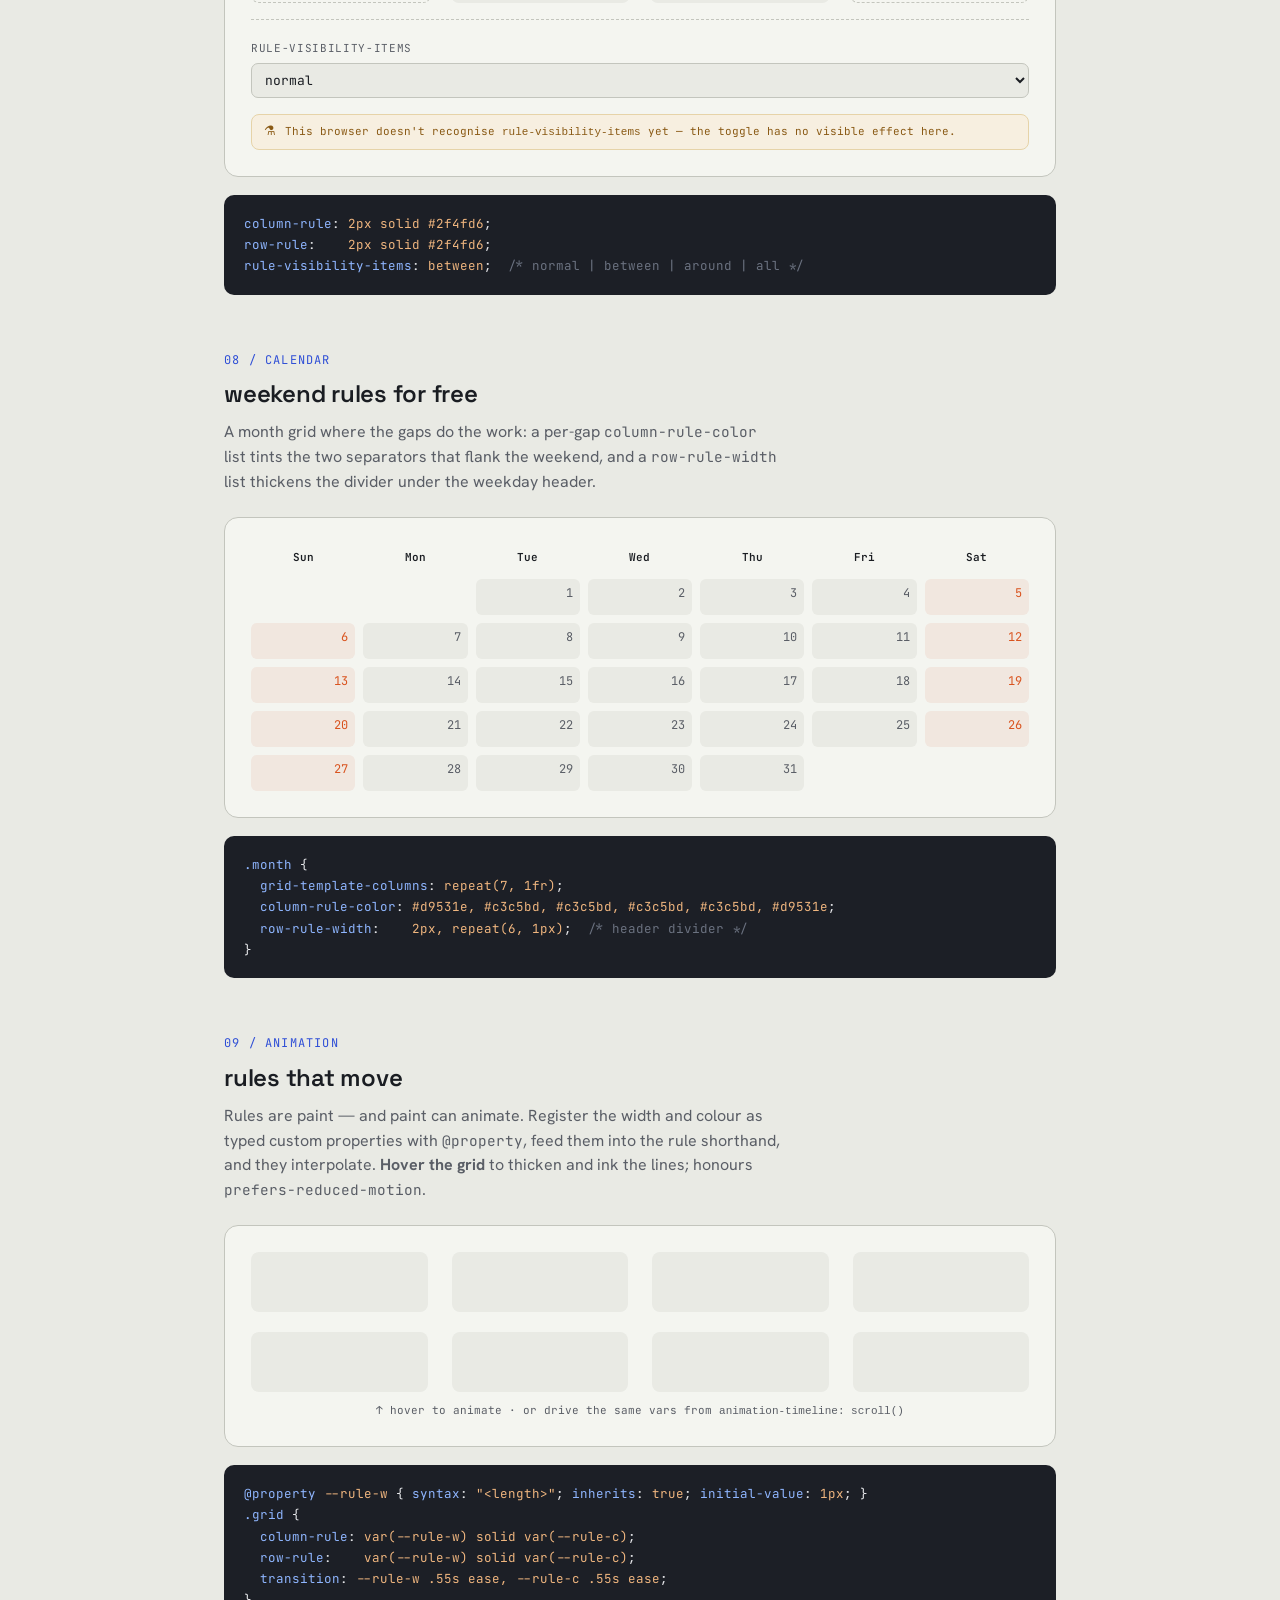
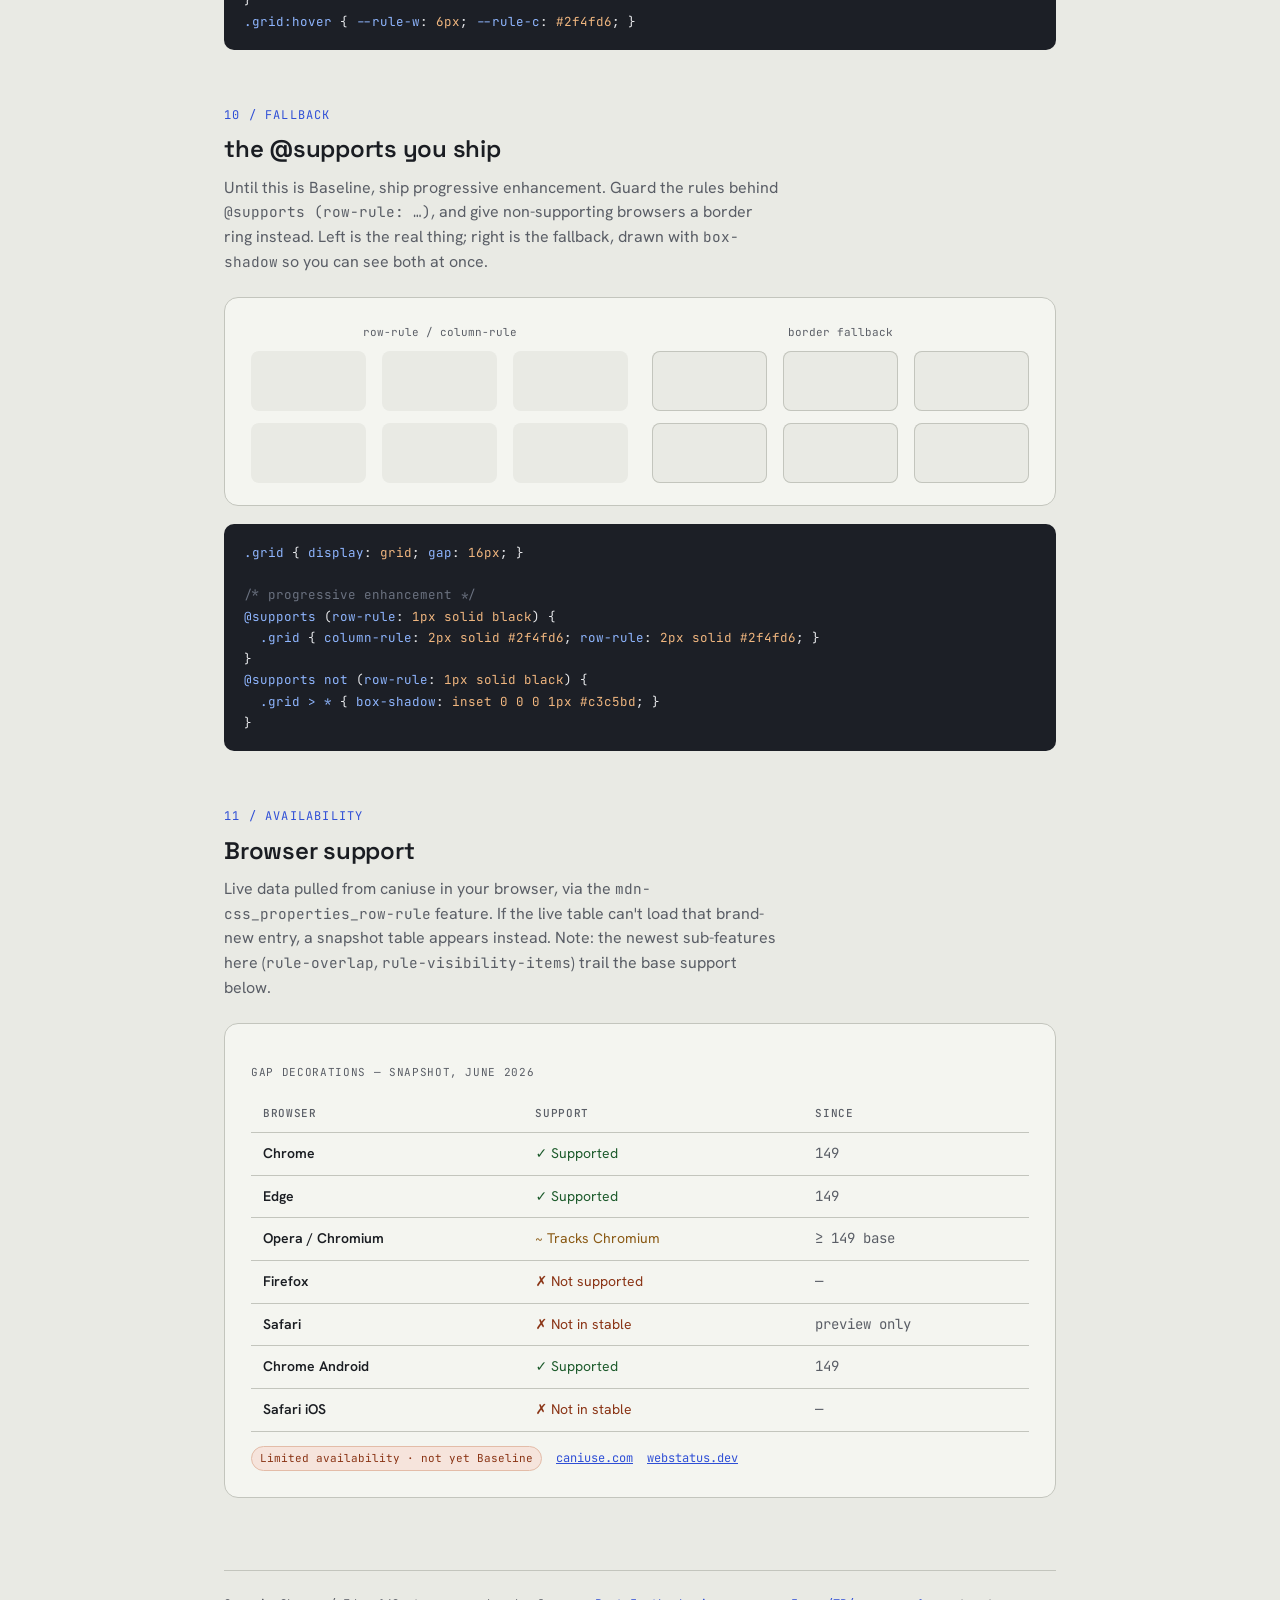
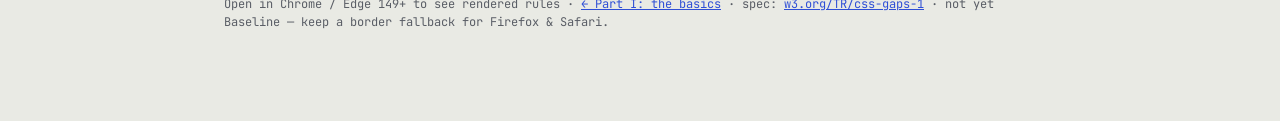
==== commit d1b9f10b: "Add light/dark mode toggle, including specimen cards Theme is driven by a data-theme attribute on <h" ====
--- a/gap-decorations-advanced.html
+++ b/gap-decorations-advanced.html
@@ -8,6 +8,8 @@
 <link rel="preconnect" href="https://fonts.gstatic.com" crossorigin>
 <link href="https://fonts.googleapis.com/css2?family=Space+Grotesk:wght@400;500;600;700&family=Hanken+Grotesk:wght@400;500;600&family=JetBrains+Mono:wght@400;500&display=swap" rel="stylesheet">
 <link rel="stylesheet" href="styles.css">
+<script>document.documentElement.dataset.theme = localStorage.theme || (matchMedia('(prefers-color-scheme: dark)').matches ? 'dark' : 'light');</script>
+<script src="theme.js" defer></script>
 <script src="toc.js" defer></script>
 <style>
   /* Feature-specific CSS for this demo only — shared palette, typography,
@@ -526,9 +528,11 @@
     </p>
 
     <div class="specimen">
+      <!-- data-theme is set at load by loadCaniuse() below, matching the
+           page's current light/dark theme. -->
       <p class="ciu-embed"
          data-feature="mdn-css_properties_row-rule"
-         data-past="2" data-future="1" data-theme="light"></p>
+         data-past="2" data-future="1"></p>
 
       <div id="ciu-fallback" hidden>
         <table class="support-table">
@@ -643,6 +647,9 @@
 
   // ---- caniuse widgets + graceful fallback ----
   (function loadCaniuse() {
+    // ponytail: theme is read once at load, not re-synced on manual toggle —
+    // the embed doesn't re-render for an attribute change after mount.
+    document.querySelector('.ciu-embed').dataset.theme = document.documentElement.dataset.theme;
     const s = document.createElement('script');
     s.type = 'module';
     s.src = 'https://caniuse-embed.vercel.app/embed.js';
--- a/styles.css
+++ b/styles.css
@@ -7,6 +7,7 @@
    ========================================================================== */
 
 :root {
+  color-scheme: light;
   --paper:    #e9eae4;   /* drafting-paper ground            */
   --panel:    #f4f5f0;   /* raised specimen card             */
   --ink:      #1a1d22;   /* near-black text + structural ink */
@@ -19,6 +20,26 @@
   --code-fg:  #e6e7ea;
 }
 
+/* ---------- dark mode ----------
+   Every rule in this file reads the palette through custom properties, so
+   flipping them here flips the whole page — masthead, .specimen cards,
+   demos, controls, code blocks — with no per-page dark variants needed. */
+:root[data-theme="dark"] {
+  color-scheme: dark;
+  --paper:    #14161b;
+  --panel:    #1c1f26;
+  --ink:      #e6e7e2;
+  --ink-soft: #9398a0;
+  --line:     #33363e;
+  --accent:   #7c9bff;
+}
+/* .support-table's yes/no/partial are bare text colours (no paired
+   background), tuned for dark-on-light — too low-contrast on a dark
+   .specimen card, so they get dark-safe counterparts here. */
+:root[data-theme="dark"] .yes     { color: #6fcf8f; }
+:root[data-theme="dark"] .no      { color: #ff8a65; }
+:root[data-theme="dark"] .partial { color: #f0b45c; }
+
 * { box-sizing: border-box; }
 
 body {
@@ -28,7 +49,19 @@
   font-family: "Hanken Grotesk", system-ui, sans-serif;
   line-height: 1.55;
   -webkit-font-smoothing: antialiased;
-}
+  transition: background-color 0.15s ease, color 0.15s ease;
+}
+
+/* ---------- theme toggle ---------- */
+.theme-toggle {
+  position: fixed; top: 16px; right: max(16px, calc(50% - 600px));
+  width: 36px; height: 36px; border-radius: 50%; z-index: 10;
+  border: 1px solid var(--line); background: var(--panel); color: var(--ink);
+  font-size: 15px; line-height: 1; cursor: pointer;
+  display: flex; align-items: center; justify-content: center;
+  transition: border-color 0.15s ease;
+}
+.theme-toggle:hover, .theme-toggle:focus-visible { border-color: var(--accent); outline: none; }
 
 .wrap { max-width: 880px; margin: 0 auto; padding: 48px 24px 96px; }
 
@@ -187,4 +220,5 @@
 @media (prefers-reduced-motion: reduce) {
   .specimen { transition: none; }
   html { scroll-behavior: auto; }
-}
+  body, .theme-toggle { transition: none; }
+}
